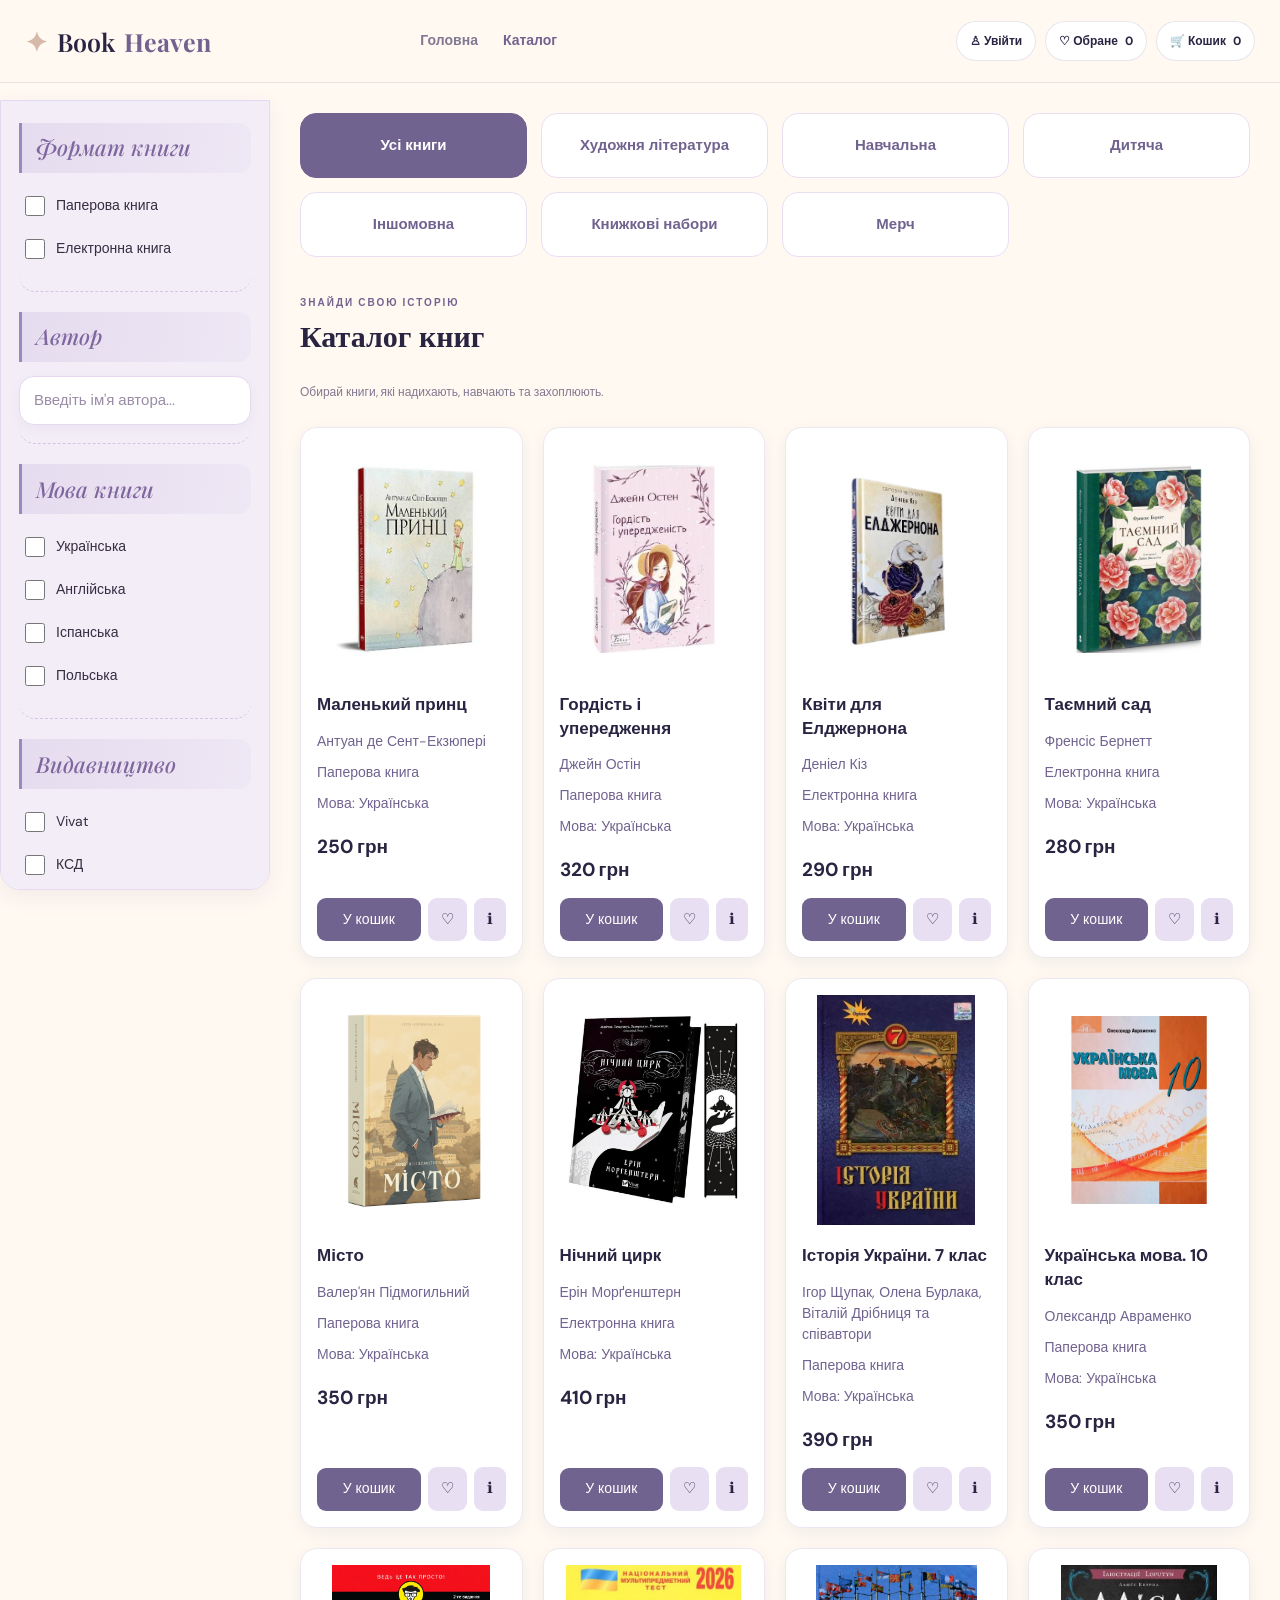
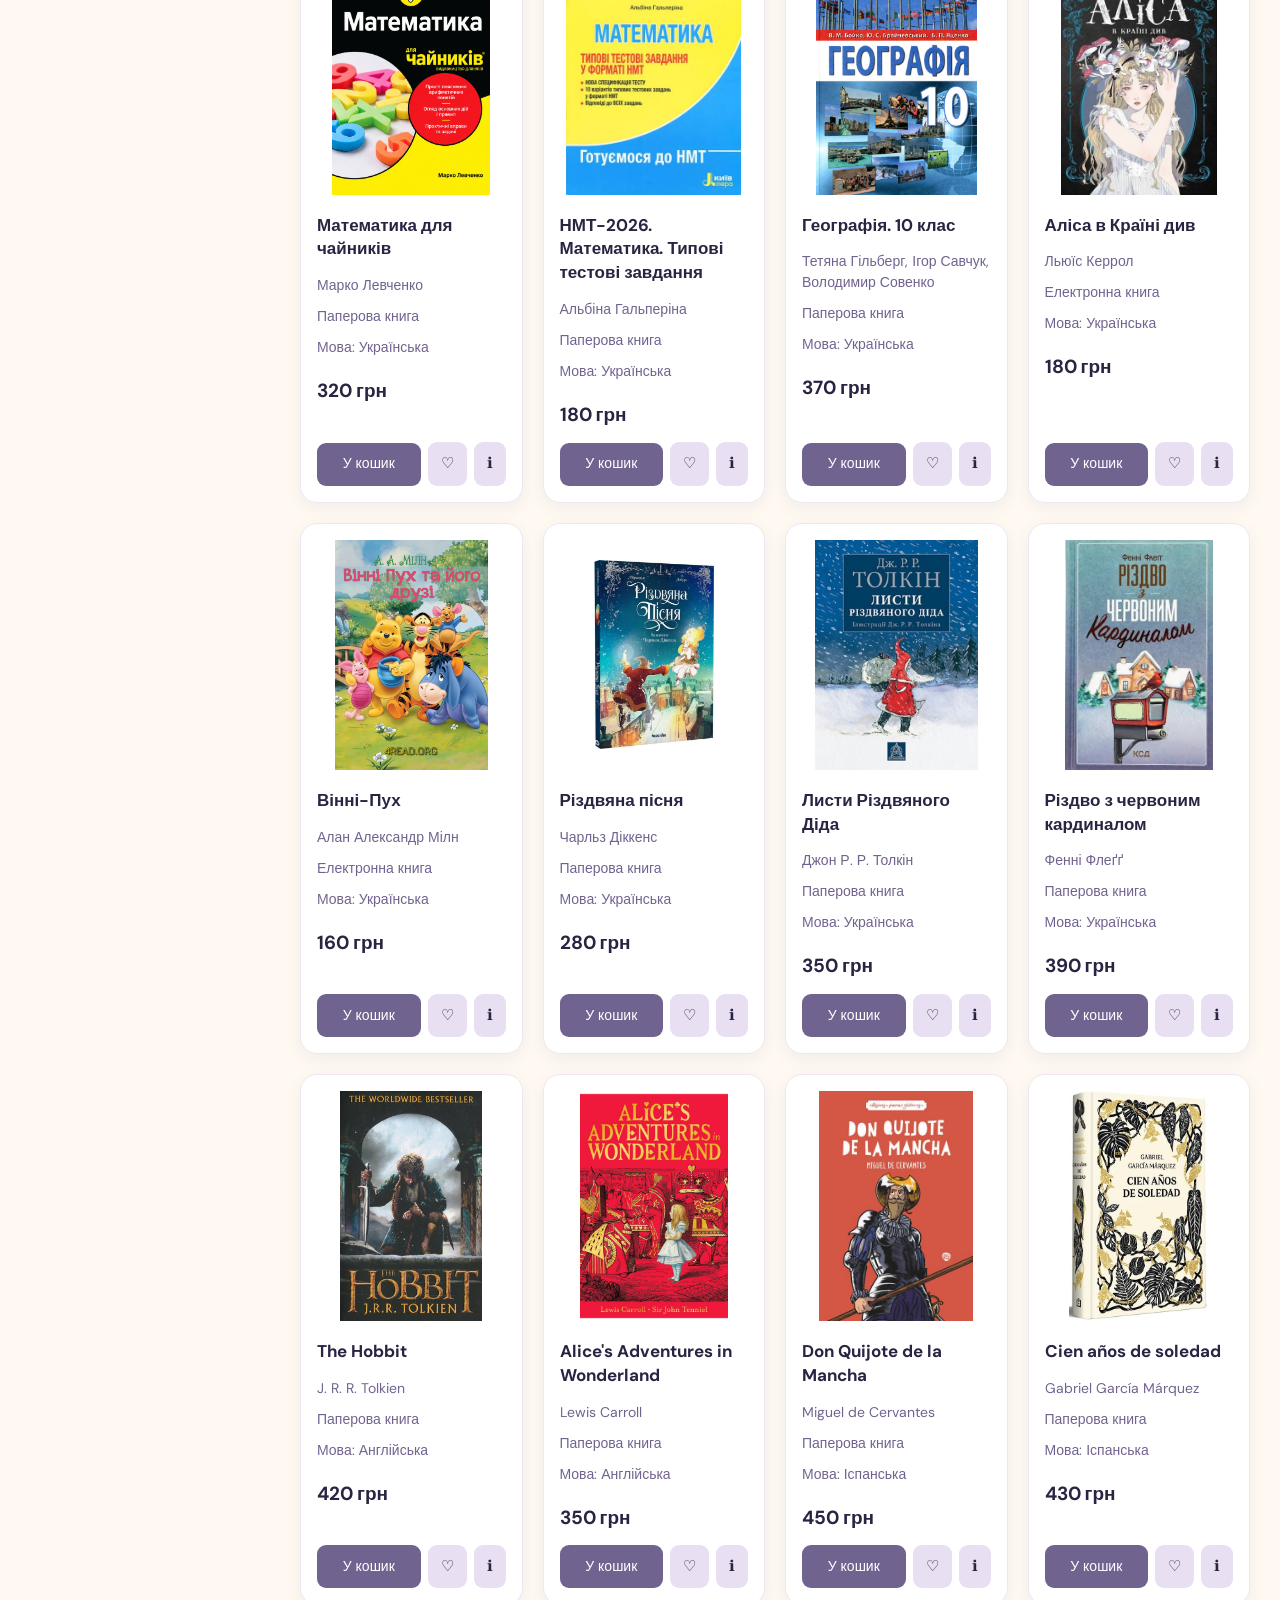
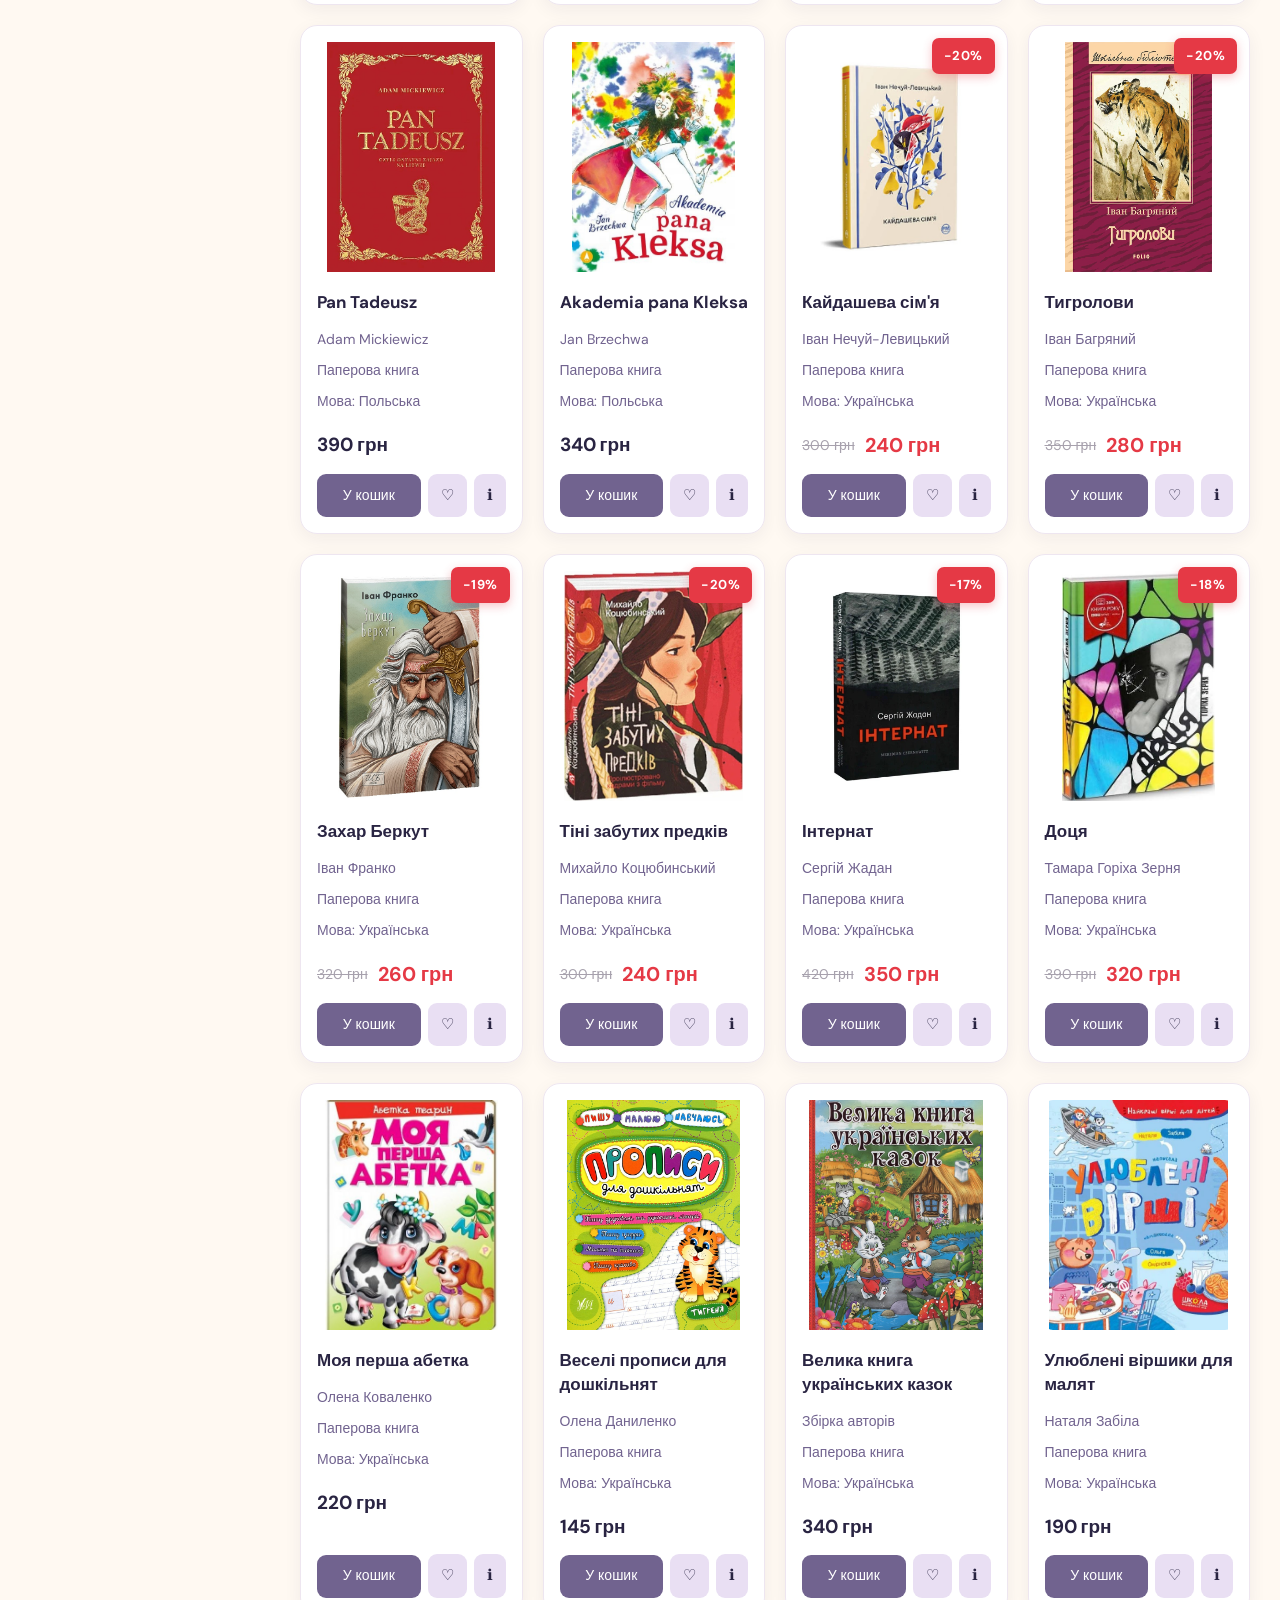
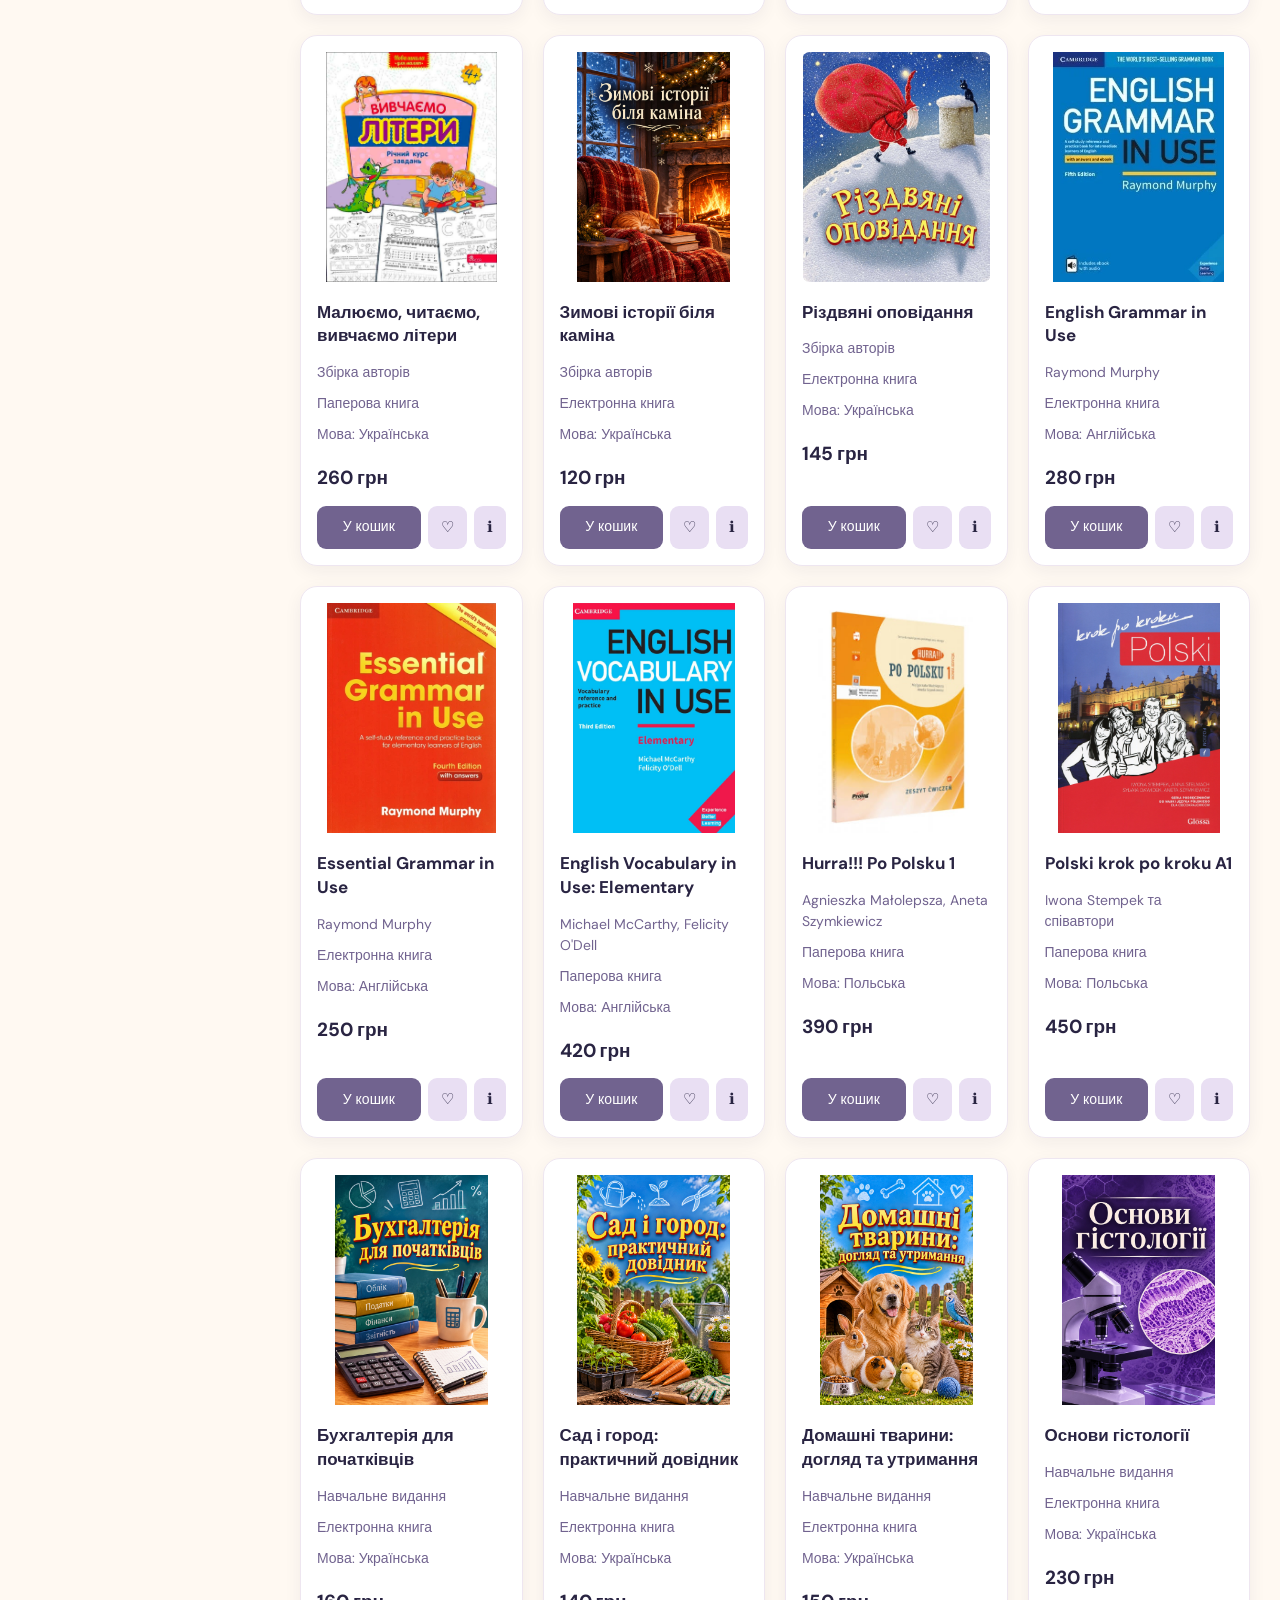
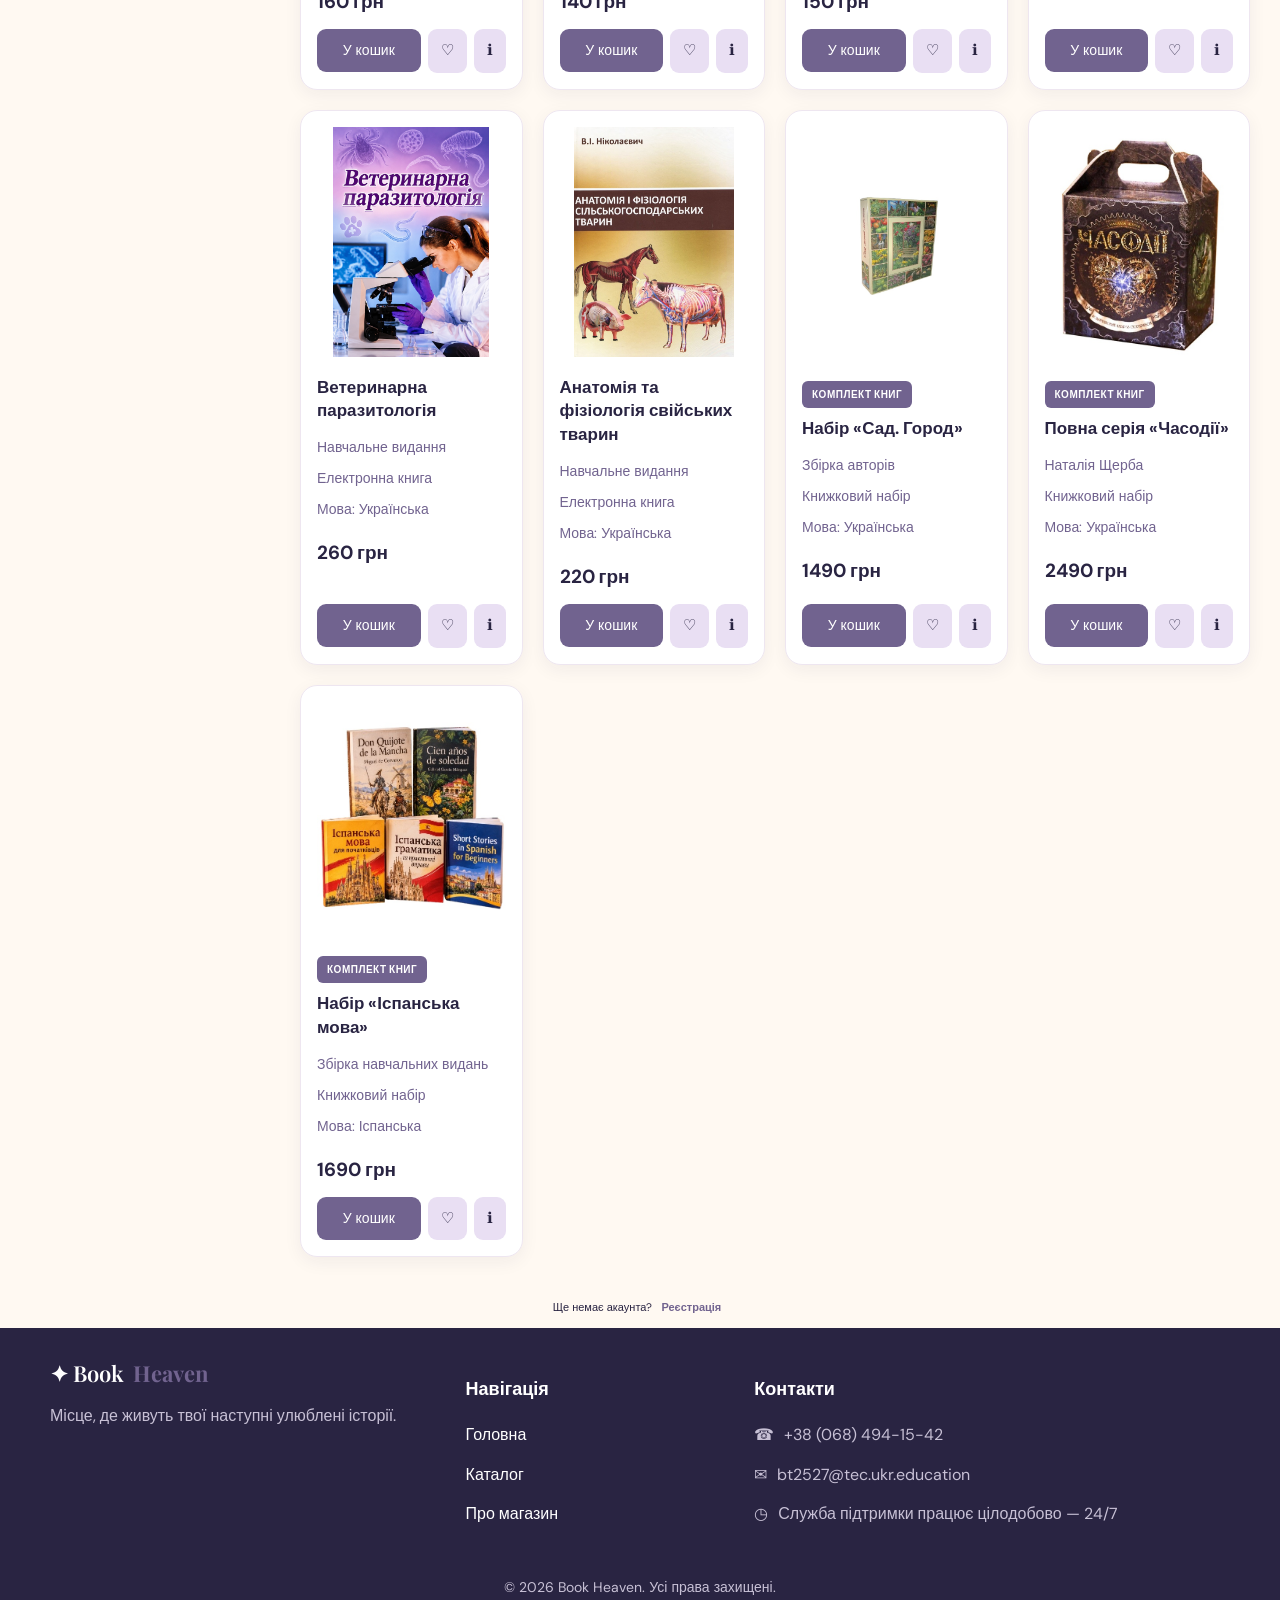
==== catalog.html @ 3301748d "Add files via upload" ====
<!DOCTYPE html>
<html lang="uk">
<head>
    <meta charset="UTF-8">
    <meta name="viewport" content="width=device-width, initial-scale=1.0">
    <title>Каталог — Book Heaven</title>
    <link rel="stylesheet" href="css/style.css">
</head>

<body>

    <header class="site-header">
        <div class="header-inner">

            <a href="index.html" class="logo">
                <span class="logo-mark">✦</span>
                Book <b>Heaven</b>
            </a>

            <nav class="main-nav">
                <a href="index.html">Головна</a>
                <a href="catalog.html" class="active">Каталог</a>
            </nav>

            <div class="header-actions">

                <button class="header-action" id="user-button" onclick="openLogin()">
                    ♙ Увійти
                </button>

                <a href="favorites.html" class="header-action">
                    ♡ Обране
                    <span id="favorites-count">0</span>
                </a>

                <button class="header-action" onclick="window.location.href='cart.html'">
                    🛒 Кошик
                    <span id="cart-count">0</span>
                </button>

            </div>

        </div>
    </header>


    <main class="catalog-layout">

        <aside class="filters">

            <section class="filter-section">
                <span class="filter-title">Формат книги</span>

                <label class="filter-option">
                    <input type="checkbox" class="format-filter" value="paper">
                    Паперова книга
                </label>

                <label class="filter-option">
                    <input type="checkbox" class="format-filter" value="ebook">
                    Електронна книга
                </label>
            </section>


            <section class="filter-section">
                <span class="filter-title">Автор</span>

                <input
                    type="text"
                    id="author-search"
                    class="filter-search"
                    placeholder="Введіть ім'я автора..."
                >
            </section>


            <section class="filter-section">
                <span class="filter-title">Мова книги</span>

                <label class="filter-option">
                    <input type="checkbox" class="language-filter" value="uk">
                    Українська
                </label>

                <label class="filter-option">
                    <input type="checkbox" class="language-filter" value="en">
                    Англійська
                </label>

                <label class="filter-option">
                    <input type="checkbox" class="language-filter" value="es">
                    Іспанська
                </label>

                <label class="filter-option">
                    <input type="checkbox" class="language-filter" value="pl">
                    Польська
                </label>
            </section>


            <section class="filter-section">
                <span class="filter-title">Видавництво</span>

                <label class="filter-option">
                    <input type="checkbox" class="publisher-filter" value="Vivat">
                    Vivat
                </label>

                <label class="filter-option">
                    <input type="checkbox" class="publisher-filter" value="КСД">
                    КСД
                </label>

                <label class="filter-option">
                    <input type="checkbox" class="publisher-filter" value="Ранок">
                    Ранок
                </label>

                <label class="filter-option">
                    <input type="checkbox" class="publisher-filter" value="А-БА-БА-ГА-ЛА-МА-ГА">
                    А-БА-БА-ГА-ЛА-МА-ГА
                </label>

                <label class="filter-option">
                    <input type="checkbox" class="publisher-filter" value="Оріон">
                    Оріон
                </label>

                <label class="filter-option">
                    <input type="checkbox" class="publisher-filter" value="Грамота">
                    Грамота
                </label>

                <label class="filter-option">
                    <input type="checkbox" class="publisher-filter" value="Літера ЛТД">
                    Літера ЛТД
                </label>
            </section>


            <section class="filter-section">
                <span class="filter-title">Ціна</span>

                <div class="price-fields">
                    <input
                        type="number"
                        id="price-min"
                        class="price-input"
                        placeholder="Від"
                        min="0"
                    >

                    <span class="price-arrow">—</span>

                    <input
                        type="number"
                        id="price-max"
                        class="price-input"
                        placeholder="До"
                        min="0"
                    >
                </div>

                <div class="price-caption">
                    Вкажіть бажаний діапазон цін
                </div>
            </section>


            <!-- КНОПКА СКИДАННЯ ФІЛЬТРІВ -->
            <button type="button" id="reset-filters" class="reset-filters-button">
                ↻ Скинути фільтри
            </button>

        </aside>


        <section class="catalog-main">

            <!-- КАТЕГОРІЇ КАТАЛОГУ -->
            <div class="category-tabs">

                <button class="category-tab active" data-category="all">
                    Усі книги
                </button>

                <button class="category-tab" data-category="fiction">
                    Художня література
                </button>

                <button class="category-tab" data-category="education">
                    Навчальна
                </button>

                <button class="category-tab" data-category="children">
                    Дитяча
                </button>

                <button class="category-tab" data-category="foreign">
                    Іншомовна
                </button>

                <button class="category-tab" data-category="sets">
                    Книжкові набори
                </button>

                <button class="category-tab" data-category="merch">
                    Мерч
                </button>

            </div>


            <div class="section-heading" style="text-align:left; margin-bottom:25px;">
                <span class="eyebrow">ЗНАЙДИ СВОЮ ІСТОРІЮ</span>
                <h1 class="catalog-heading">Каталог книг</h1>
                <p>Обирай книги, які надихають, навчають та захоплюють.</p>
            </div>


            <div id="catalog-books" class="catalog-results"></div>

        </section>

    </main>


    


            <form id="register-form" onsubmit="registerUser(event)" hidden>

                <label for="register-name">Ім'я</label>
                <input id="register-name" type="text" required>

                <label for="register-email">Електронна пошта</label>
                <input id="register-email" type="email" required>

                <label for="register-password">Пароль</label>
                <input id="register-password" type="password" required>

                <button type="submit" class="primary-button">
                    Зареєструватися
                </button>

            </form>

            <p class="form-switch">
                Ще немає акаунта?
                <button type="button" onclick="showRegister()">Реєстрація</button>
            </p>

        </div>
    </div>


    <div id="site-footer"></div>


    <!-- ПІДКЛЮЧЕННЯ СКРИПТІВ -->
    <script src="js/script.js"></script>
    <script src="js/product.js"></script>
    <script src="js/catalog.js"></script>
    <script src="js/footer.js"></script>

</body>
</html>
---- css/style.css ----
@import url('https://fonts.googleapis.com/css2?family=DM+Sans:wght@400;500;600;700&family=Playfair+Display:wght@500;600;700&display=swap');

:root {
    --pearl: #FFF9F2;
    --mist: #E9DFF3;
    --lilac: #B7A9D5;
    --lavender: #71638F;
    --night: #292442;
    --stardust: #D6B9A8;
    --white: #fff;
    --muted: #817991;
    --line: rgba(113,99,143,.16);
    --shadow: 0 16px 45px rgba(41,36,66,.09);
}

* { box-sizing: border-box; }

html {
    scroll-behavior: smooth;
    scroll-padding-top: 105px;
}

body {
    margin: 0;
    background: var(--pearl);
    color: var(--night);
    font-family: 'DM Sans', Arial, sans-serif;
    line-height: 1.55;
}

a { color: inherit; text-decoration: none; }
button, input { font: inherit; }
button { cursor: pointer; }

.site-header {
    position: sticky;
    top: 0;
    z-index: 30;
    background: rgba(255,249,242,.96);
    backdrop-filter: blur(15px);
    border-bottom: 1px solid var(--line);
}

.header-inner {
    max-width: 1240px;
    min-height: 82px;
    margin: auto;
    padding: 12px 30px;
    display: flex;
    align-items: center;
    gap: 32px;
}

.logo {
    display: inline-flex;
    align-items: center;
    gap: 9px;
    white-space: nowrap;
    font: 600 25px 'Playfair Display', Georgia, serif;
}

.logo b { color: var(--lavender); }
.logo-mark { color: var(--stardust); font-size: 27px; }

.main-nav {
    display: flex;
    align-items: center;
    gap: 34px;
    margin: 0 auto;
}

.nav-link, .main-nav a {
    font-size: 14px;
    font-weight: 600;
    color: var(--muted);
}

.main-nav a:hover, .main-nav .active {
    color: var(--lavender);
}

.header-actions {
    display: flex;
    align-items: center;
    justify-content: flex-end;
    gap: 9px;
}

.header-action {
    display: inline-flex;
    align-items: center;
    gap: 7px;
    padding: 10px 13px;
    border: 1px solid var(--line);
    border-radius: 999px;
    background: #fff;
    color: var(--night);
    font-size: 12px;
    font-weight: 700;
    white-space: nowrap;
    transition: .2s;
}

.header-action:hover {
    background: var(--mist);
    border-color: var(--lilac);
    transform: translateY(-1px);
}

.hero {
    max-width: 1240px;
    min-height: 445px;
    margin: 30px auto 28px;
    padding: 55px 70px;
    border-radius: 30px;
    background: linear-gradient(115deg,#E9DFF3 0%,#F2EAF2 54%,#F8EDE4 100%);
    display: grid;
    grid-template-columns: 1.05fr .95fr;
    align-items: center;
    overflow: hidden;
}

.hero-copy { max-width: 590px; position: relative; z-index: 2; }
.eyebrow { color: var(--lavender); font-size: 10px; font-weight: 700; letter-spacing: 2px; }

.hero h1 {
    margin: 14px 0 16px;
    font: 600 clamp(39px,4.6vw,59px)/1.1 'Playfair Display',Georgia,serif;
}

.hero h1 span, .section-heading h2 span,
.section-title-row h2 span, .about-content h2 span {
    color: var(--lavender);
    font-style: italic;
}

.hero-copy > p { max-width: 490px; color: #625B75; font-size: 14px; }

.hero-buttons { display: flex; align-items: center; gap: 12px; flex-wrap: wrap; }

.primary-button {
    display: inline-flex;
    align-items: center;
    justify-content: center;
    padding: 13px 22px;
    border: 0;
    border-radius: 999px;
    background: var(--night);
    color: #fff;
    font-size: 12px;
    font-weight: 700;
    transition: .2s;
}

.primary-button:hover { background: var(--lavender); transform: translateY(-2px); }

.secondary-button {
    padding: 12px 19px;
    border: 1px solid rgba(113,99,143,.3);
    border-radius: 999px;
    font-size: 12px;
    font-weight: 700;
}

.hero-note { margin-top: 25px; color: #827992; font-size: 10px; }

.hero-art { height: 320px; position: relative; display: grid; place-items: center; }
.hero-glow { position: absolute; width: 300px; height: 300px; border-radius: 50%; background: rgba(255,255,255,.48); }
.hero-orbit { position: absolute; width: 365px; height: 245px; border: 1px solid rgba(113,99,143,.2); border-radius: 50%; transform: rotate(-23deg); }

.hero-book {
    position: absolute;
    bottom: 45px;
    width: 145px;
    height: 220px;
    border-radius: 5px 12px 12px 5px;
    box-shadow: 12px 15px 24px rgba(41,36,66,.2);
    display: flex;
    flex-direction: column;
    align-items: center;
    justify-content: center;
    text-align: center;
    letter-spacing: 2px;
}

.book-one { left: calc(50% + 30px); bottom: 56px; background: #D6B9A8; color: #704E50; transform: rotate(12deg); }
.book-two { left: calc(50% - 48px); bottom: 45px; background: #8C7EA9; color: #fff; transform: rotate(5deg); }
.book-three { left: calc(50% - 122px); background: #292442; color: #F8EDE4; border-right: 8px solid #51466F; transform: rotate(-5deg); }
.hero-book span { font: 600 19px/1.35 'Playfair Display',Georgia,serif; }
.hero-book strong { font: 600 23px/1.15 'Playfair Display',Georgia,serif; }
.hero-book small { margin-top: 14px; font-size: 8px; }
.cover-flower { font-size: 28px; color: var(--stardust); margin-bottom: 12px; }
.floating-star { position: absolute; color: #fff; font-size: 30px; z-index: 2; }
.star-a { top: 20px; right: 35px; }
.star-b { bottom: 20px; left: 30px; color: var(--stardust); }

.quick-categories {
    max-width: 1240px;
    margin: 0 auto;
    padding: 0 30px;
    display: grid;
    grid-template-columns: repeat(4,minmax(0,1fr));
    gap: 14px;
}

.category-card {
    min-height: 88px;
    padding: 15px 14px;
    display: flex;
    align-items: center;
    gap: 11px;
    border: 1px solid var(--line);
    border-radius: 17px;
    background: #fff;
    transition: .2s;
}

.category-card:hover { transform: translateY(-3px); box-shadow: var(--shadow); }

.category-symbol {
    width: 42px;
    height: 42px;
    flex: 0 0 42px;
    display: grid;
    place-items: center;
    border-radius: 13px;
    background: var(--mist);
    color: var(--lavender);
    font-size: 21px;
}

.category-sale .category-symbol { background: #F4E8E1; color: #A87969; }
.category-new .category-symbol { background: #F1E7EE; color: #9A718D; }
.category-ebook .category-symbol { background: #E6ECE8; color: #6E8878; }
.category-copy { min-width: 0; }
.category-card b { display: block; font-size: 12px; }
.category-card small { display: block; margin-top: 2px; color: var(--muted); font-size: 10px; }
.category-arrow { margin-left: auto; color: var(--lavender); font-size: 17px; }

.search-section, .books-section, .feature-section, .about-section {
    max-width: 1240px;
    margin: 0 auto;
    padding: 78px 30px 0;
    scroll-margin-top: 100px;
}

.section-heading { text-align: center; }

.section-heading h2, .section-title-row h2, .about-content h2 {
    margin: 8px 0 7px;
    font: 600 35px/1.2 'Playfair Display',Georgia,serif;
}

.section-heading p { color: var(--muted); font-size: 12px; }

.search-box {
    max-width: 670px;
    margin: 23px auto 0;
    padding: 7px 8px 7px 17px;
    display: flex;
    align-items: center;
    gap: 12px;
    border: 1px solid var(--line);
    border-radius: 999px;
    background: #fff;
    box-shadow: 0 8px 25px rgba(41,36,66,.05);
}

.search-icon { color: var(--lavender); font-size: 27px; }
.search-box input { min-width: 0; flex: 1; border: 0; outline: 0; background: transparent; font-size: 12px; }
.search-box button { padding: 11px 20px; border: 0; border-radius: 999px; background: var(--lavender); color: #fff; font-size: 11px; font-weight: 700; }
.search-results:not(:empty) { margin-top: 27px; }

.feature-section { padding-top: 62px; }

.feature-banner {
    min-height: 220px;
    padding: 38px 50px;
    display: flex;
    align-items: center;
    justify-content: space-between;
    gap: 20px;
    border-radius: 25px;
    background: linear-gradient(110deg,#292442,#51466F);
    color: #fff;
    overflow: hidden;
}

.feature-copy .eyebrow { color: #D6B9A8; }
.feature-banner h2 { font: 600 32px/1.15 'Playfair Display',Georgia,serif; }
.feature-banner p { max-width: 490px; color: #D9D3E4; font-size: 12px; }
.feature-link { color: #E9DFF3; font-size: 11px; font-weight: 700; }

.feature-art { width: 210px; height: 160px; position: relative; flex: 0 0 210px; }
.feature-moon { position: absolute; top: -8px; right: 27px; color: #D6B9A8; font-size: 75px; }
.feature-spark { position: absolute; top: 15px; left: 12px; color: #E9DFF3; font-size: 30px; }
.feature-book-shape {
    position: absolute;
    bottom: 3px;
    left: 25px;
    width: 145px;
    height: 95px;
    border-radius: 8px 8px 15px 15px;
    background: linear-gradient(135deg,#E9DFF3,#B7A9D5);
    transform: skewY(-9deg);
}

.books-section { padding-top: 73px; }
.section-title-row { display: flex; align-items: end; justify-content: space-between; gap: 20px; margin-bottom: 23px; }
.section-note, .text-link { color: var(--muted); font-size: 11px; }

.seasonal-panel {
    min-height: 125px;
    padding: 22px 26px;
    display: flex;
    align-items: center;
    gap: 18px;
    border: 1px dashed #C9BDD9;
    border-radius: 18px;
    background: rgba(233,223,243,.35);
}

.seasonal-icon {
    width: 54px;
    height: 54px;
    flex: 0 0 54px;
    display: grid;
    place-items: center;
    border-radius: 17px;
    background: #fff;
    color: var(--lavender);
    font-size: 27px;
}

.seasonal-panel h3 { margin: 0 0 4px; font: 600 18px 'Playfair Display',Georgia,serif; }
.seasonal-panel p { max-width: 680px; margin: 0; color: var(--muted); font-size: 11px; }
.seasonal-panel .text-link { margin-left: auto; white-space: nowrap; }

.book-grid { display: grid; grid-template-columns: repeat(3,minmax(0,1fr)); gap: 20px; }

.book-card {
    position: relative;
    overflow: hidden;
    border: 1px solid var(--line);
    border-radius: 18px;
    background: #fff;
    transition: .2s;
}

.book-card > .sale-badge {
    position: absolute;
    top: 12px;
    right: 12px;
    left: auto;
    z-index: 10;
    display: inline-block;
    width: auto;
    padding: 8px 13px;
    background: #e53945;
    color: #ffffff;
    border: none;
    border-radius: 6px;
    font-family: 'DM Sans', Arial, sans-serif;
    font-size: 12px;
    font-weight: 700;
    letter-spacing: 1px;
    box-shadow: 0 3px 10px rgba(229, 57, 69, 0.3);
}

.book-card:hover { transform: translateY(-4px); box-shadow: var(--shadow); }

.book-cover {
    height: 225px;
    display: grid;
    place-items: center;
    overflow: hidden;
    background: linear-gradient(140deg,#E9DFF3,#F7EDE5);
}

.book-cover img { width: 100%; height: 100%; object-fit: contain; }

.book-cover.no-image:after {
    content: "✦ BOOK HEAVEN ✦";
    color: var(--lavender);
    font: 600 16px 'Playfair Display',Georgia,serif;
    letter-spacing: 2px;
}

.book-info { padding: 16px; }
.book-info h3 { min-height: 42px; margin: 0 0 4px; font: 600 16px/1.25 'Playfair Display',Georgia,serif; }
.book-info p { min-height: 18px; margin: 0 0 9px; color: var(--muted); font-size: 11px; }
.book-info > strong { color: var(--lavender); font-size: 14px; }
.book-actions { display: flex; flex-wrap: wrap; gap: 7px; margin-top: 13px; }
.book-actions button { padding: 8px 10px; border: 1px solid var(--line); border-radius: 999px; background: #fff; font-size: 10px; font-weight: 700; }
.book-actions button:first-child { border-color: var(--night); background: var(--night); color: #fff; }

.ebooks-section { padding-bottom: 70px; }

.about-section {
    padding-top: 15px;
    padding-bottom: 82px;
    display: grid;
    grid-template-columns: 130px 1fr;
    align-items: center;
    gap: 30px;
}

.about-mark {
    width: 110px;
    height: 110px;
    display: grid;
    place-items: center;
    border-radius: 35px;
    background: linear-gradient(145deg,#E9DFF3,#F4E8E1);
    color: var(--lavender);
    font-size: 55px;
}

.about-content h2 { margin: 8px 0 13px; }
.about-content p { max-width: 850px; color: #6F687D; font-size: 12px; }

.site-footer { background: var(--night); color: #fff; }

.footer-inner {
    max-width: 1240px;
    margin: auto;
    padding: 30px;
    display: flex;
    align-items: center;
    justify-content: space-between;
    gap: 22px;
}

.footer-logo { font-size: 22px; }
.footer-inner p, .footer-links a, .copyright { color: #C7C0D5; font-size: 10px; }
.footer-links { display: flex; gap: 20px; }

.modal {
    display: none;
    position: fixed;
    inset: 0;
    z-index: 60;
    padding: 20px;
    align-items: center;
    justify-content: center;
    background: rgba(27,23,43,.56);
    backdrop-filter: blur(5px);
}

.modal.open { display: flex; }

.modal-content {
    position: relative;
    width: min(560px,100%);
    max-height: 88vh;
    overflow-y: auto;
    padding: 34px;
    border-radius: 22px;
    background: var(--pearl);
}

.modal-content h2 { font: 600 30px 'Playfair Display',Georgia,serif; }

.close-button {
    position: absolute;
    top: 15px;
    right: 17px;
    width: 34px;
    height: 34px;
    border: 0;
    border-radius: 50%;
    background: var(--mist);
    color: var(--night);
    font-size: 23px;
}

.cart-item {
    display: grid;
    grid-template-columns: 55px 1fr auto;
    align-items: center;
    gap: 13px;
    padding: 12px 0;
    border-bottom: 1px solid var(--line);
}

.cart-item img { width: 55px; height: 66px; object-fit: contain; background: var(--mist); }
.cart-item h3 { margin: 0; font: 600 14px 'Playfair Display',Georgia,serif; }
.cart-item p { color: var(--lavender); font-size: 12px; }
.cart-item button { border: 0; background: transparent; color: #A16F72; font-size: 11px; }

.cart-summary { display: flex; justify-content: space-between; padding: 18px 0; }
.cart-summary strong { color: var(--lavender); font-size: 18px; }
.full-button { width: 100%; }
.demo-note { color: var(--muted); font-size: 10px; }

#book-details { text-align: center; }
#book-details img { width: 150px; height: 190px; object-fit: contain; }
#book-details strong { display: block; margin-bottom: 18px; color: var(--lavender); }

.auth-content label { display: block; margin: 13px 0 5px; color: var(--muted); font-size: 11px; font-weight: 700; }
.auth-content input { width: 100%; padding: 12px 14px; border: 1px solid var(--line); border-radius: 10px; outline: none; background: #fff; }
.auth-content form .primary-button { margin-top: 18px; }
.form-switch { text-align: center; font-size: 11px; }
.form-switch button { border: 0; background: none; color: var(--lavender); font-weight: 700; }
[hidden] { display: none !important; }

@media(max-width:900px) {
    .header-inner { flex-wrap: wrap; gap: 12px; }
    .main-nav { order: 3; width: 100%; justify-content: center; margin: 0; }
    .header-actions { margin-left: auto; }
    .hero { margin: 20px 16px; padding: 40px 30px; }
    .quick-categories { grid-template-columns: repeat(2,1fr); padding: 0 16px; }
    .search-section,.books-section,.feature-section,.about-section { padding-left: 16px; padding-right: 16px; }
    .book-grid { grid-template-columns: repeat(2,minmax(0,1fr)); }
}

@media(max-width:600px) {
    .header-inner { padding: 12px 14px; }
    .logo { font-size: 21px; }
    .header-actions { width: 100%; justify-content: center; gap: 5px; }
    .header-action { padding: 8px 9px; font-size: 10px; }
    .hero { grid-template-columns: 1fr; padding: 32px 23px 10px; }
    .hero h1 { font-size: 40px; }
    .hero-art { height: 255px; transform: scale(.88); }
    .quick-categories { gap: 9px; }
    .category-card { padding: 11px 8px; gap: 7px; }
    .category-symbol { width: 34px; height: 34px; flex-basis: 34px; }
    .category-card b { font-size: 10px; }
    .category-card small { font-size: 9px; }
    .section-heading h2,.section-title-row h2,.about-content h2 { font-size: 28px; }
    .section-title-row { align-items: start; flex-direction: column; }
    .book-grid { gap: 11px; }
    .book-cover { height: 165px; }
    .book-info { padding: 11px; }
    .book-info h3 { font-size: 13px; }
    .feature-banner { padding: 27px 23px; }
    .feature-art { display: none; }
    .seasonal-panel { align-items: flex-start; flex-wrap: wrap; padding: 18px; }
    .about-section { grid-template-columns: 1fr; gap: 15px; padding-bottom: 55px; }
    .about-mark { width: 70px; height: 70px; font-size: 35px; }
    .footer-inner { flex-direction: column; text-align: center; }
    .footer-links { justify-content: center; }
    .modal-content { padding: 28px 20px; }
}

/* =====================================
   BOOK HEAVEN — ЄДИНИЙ СТИЛЬ КАТАЛОГУ
===================================== */

.catalog-header {
    min-height: 86px;
    padding: 0 max(30px, calc((100% - 1440px) / 2));
    box-sizing: border-box;
    display: flex;
    align-items: center;
    justify-content: space-between;
    gap: 30px;
    background: #FFF9F2;
    border-bottom: 1px solid #E9DFF3;
}

.catalog-logo {
    color: #292442;
    font-family: Georgia, serif;
    font-size: 30px;
    font-weight: normal;
    text-decoration: none;
    white-space: nowrap;
}

.catalog-logo:first-letter {
    color: #D6B9A8;
}

.catalog-nav {
    display: flex;
    align-items: center;
    justify-content: center;
    gap: 38px;
    flex: 1;
}

.catalog-nav a {
    color: #71638F;
    font-size: 16px;
    font-weight: 600;
    text-decoration: none;
    transition: .2s;
}

.catalog-nav a:hover,
.catalog-nav a.active {
    color: #292442;
}

.catalog-actions {
    display: flex;
    align-items: center;
    justify-content: flex-end;
    gap: 12px;
    margin-left: auto;
}

.catalog-actions .header-pill {
    display: flex;
    align-items: center;
    justify-content: center;
    gap: 9px;
    padding: 13px 18px;
    background: #FFFFFF;
    border: 1px solid #E9DFF3;
    border-radius: 30px;
    color: #292442;
    font-size: 14px;
    font-weight: 600;
    white-space: nowrap;
    cursor: pointer;
    transition: .2s;
}

.catalog-actions .header-pill:hover {
    background: #F3EDF8;
    transform: translateY(-2px);
}

.catalog-actions .header-pill span {
    display: inline-flex;
    align-items: center;
    justify-content: center;
    width: 21px;
    height: 21px;
    border-radius: 50%;
    background: #E9DFF3;
    color: #71638F;
    font-size: 12px;
}

/* Основне розташування */

.catalog-layout {
    display: grid;
    grid-template-columns: 270px minmax(0, 1fr);
    max-width: 1600px;
    margin: 0 auto;
    min-height: calc(100vh - 86px);
    background: #FFF9F2;
}

/* Бічна панель фільтрів */

.filters {
    background: #F0EAF6;
    padding: 20px 15px;
    border-right: 1px solid #E9DFF3;
}

.filter-section {
    padding: 20px 12px;
    border-bottom: 1px solid #DED4E9;
}

.filter-title {
    display: block;
    margin: -20px -12px 17px;
    padding: 15px 12px;
    background: #E5DCEF;
    color: #71638F;
    font-family: Georgia, serif;
    font-size: 22px;
    font-style: italic;
}

.filter-option {
    display: flex;
    align-items: center;
    gap: 11px;
    margin: 14px 0;
    color: #292442;
    font-size: 14px;
    cursor: pointer;
}

.filter-option input {
    width: 18px;
    height: 18px;
    accent-color: #71638F;
    cursor: pointer;
}

.filter-search,
.price-input {
    width: 100%;
    min-width: 0;
    padding: 13px;
    box-sizing: border-box;
    border: 1px solid #E9DFF3;
    border-radius: 9px;
    background: #FFFFFF;
    color: #292442;
    font-size: 14px;
    outline: none;
}

.filter-search:focus,
.price-input:focus {
    border-color: #B7A9D5;
    box-shadow: 0 0 0 3px rgba(183,169,213,.2);
}

.price-fields {
    display: flex;
    align-items: center;
    gap: 8px;
}

.price-arrow {
    color: #71638F;
}

.price-caption {
    margin-top: 9px;
    color: #71638F;
    font-size: 11px;
    text-align: center;
}

/* Основна частина каталогу */

.catalog-main {
    min-width: 0;
    padding: 30px;
    background: #FFF9F2;
}

.category-tabs {
    display: grid;
    grid-template-columns: repeat(4, minmax(0, 1fr));
    gap: 14px;
    margin-bottom: 32px;
}

.category-tab {
    min-height: 65px;
    padding: 12px;
    border: 1px solid #E9DFF3;
    border-radius: 16px;
    background: #FFFFFF;
    color: #71638F;
    font-size: 15px;
    font-weight: 600;
    cursor: pointer;
    transition: .2s;
}

.category-tab:hover {
    background: #F3EDF8;
    transform: translateY(-2px);
}

.category-tab.active {
    background: #71638F;
    border-color: #71638F;
    color: #FFFFFF;
}

.catalog-heading {
    margin: 0 0 23px;
    color: #292442;
    font-family: Georgia, serif;
    font-size: 30px;
}

/* Картки книг */

.catalog-results {
    display: grid;
    grid-template-columns: repeat(auto-fill, minmax(190px, 1fr));
    gap: 20px;
}

.catalog-book {
    position: relative;
    display: flex;
    flex-direction: column;
    min-width: 0;
    padding: 16px;
    border: 1px solid #EEE6F0;
    border-radius: 17px;
    background: #FFFFFF;
    box-shadow: 0 5px 18px rgba(41,36,66,.06);
    transition: .25s;
}

.catalog-book:hover {
    transform: translateY(-4px);
    box-shadow: 0 9px 24px rgba(41,36,66,.11);
}

.catalog-book img {
    display: block;
    width: 100%;
    height: 230px;
    margin: 0 auto 14px;
    object-fit: contain;
    border-radius: 8px;
}

.catalog-book h3 {
    margin: 5px 0 9px;
    color: #292442;
    font-size: 17px;
    line-height: 1.4;
}

.catalog-book p {
    margin: 5px 0;
    color: #71638F;
    font-size: 14px;
    line-height: 1.5;
}

.catalog-book .book-price {
    margin: 13px 0;
    color: #292442;
    font-size: 19px;
    font-weight: 700;
}

.catalog-book-buttons {
    display: flex;
    align-items: center;
    gap: 7px;
    margin-top: auto;
}

.catalog-book-buttons button {
    min-height: 43px;
    padding: 10px 13px;
    border: none;
    border-radius: 9px;
    background: #E9DFF3;
    color: #292442;
    font-size: 15px;
    cursor: pointer;
    transition: .2s;
}

.catalog-book-buttons button:hover {
    background: #D6C9E7;
}

.catalog-book-buttons .add-button {
    flex: 1;
    background: #71638F;
    color: #FFFFFF;
    font-size: 14px;
}

.catalog-book-buttons .add-button:hover {
    background: #292442;
}

.empty-catalog {
    grid-column: 1 / -1;
    padding: 35px;
    border-radius: 15px;
    background: #F0EAF6;
    color: #71638F;
    text-align: center;
    font-size: 17px;
}

/* Модальні вікна */

.catalog-modal {
    display: none;
    position: fixed;
    inset: 0;
    z-index: 1000;
    align-items: center;
    justify-content: center;
    padding: 20px;
    background: rgba(41,36,66,.55);
}

.catalog-modal.show {
    display: flex;
}

.catalog-modal-box {
    width: min(500px, 100%);
    max-height: 85vh;
    overflow-y: auto;
    padding: 28px;
    border-radius: 18px;
    background: #FFF9F2;
    color: #292442;
    box-shadow: 0 15px 50px rgba(41,36,66,.2);
}

.catalog-close {
    float: right;
    border: none;
    background: transparent;
    color: #71638F;
    font-size: 27px;
    cursor: pointer;
}

/* Адаптація під телефон */

@media (max-width: 1050px) {
    .catalog-header {
        flex-wrap: wrap;
        padding: 15px 22px;
    }

    .catalog-nav {
        flex: initial;
    }

    .catalog-layout {
        grid-template-columns: 230px minmax(0, 1fr);
    }

    .category-tabs {
        grid-template-columns: repeat(2, minmax(0, 1fr));
    }
}

@media (max-width: 650px) {
    .catalog-header {
        justify-content: center;
        gap: 15px;
    }

    .catalog-logo {
        font-size: 25px;
    }

    .catalog-nav {
        gap: 18px;
    }

    .catalog-actions {
        width: 100%;
        justify-content: center;
        flex-wrap: wrap;
    }

    .catalog-layout {
        display: block;
    }

    .filters {
        display: grid;
        grid-template-columns: repeat(2, minmax(0, 1fr));
    }

    .catalog-main {
        padding: 18px 12px;
    }

    .category-tabs {
        gap: 9px;
    }

    .category-tab {
        font-size: 13px;
    }

    .catalog-results {
        grid-template-columns: repeat(2, minmax(0, 1fr));
        gap: 12px;
    }

    .catalog-book {
        padding: 10px;
    }

    .catalog-book img {
        height: 170px;
    }
}

/* АКЦІЙНА ПЛАШКА В КАТАЛОЗІ */
.catalog-book > .sale-badge {
    position: absolute;
    top: 12px;
    right: 12px;
    left: auto;
    z-index: 10;
    display: inline-block;
    width: auto;
    padding: 8px 13px;
    border: none;
    border-radius: 6px;
    background: #e53945;
    color: #ffffff;
    font-family: 'DM Sans', Arial, sans-serif;
    font-size: 12px;
    font-weight: 700;
    letter-spacing: 1px;
    box-shadow: 0 3px 10px rgba(229, 57, 69, 0.3);
}
/* =====================================
   ОКРЕМА СТОРІНКА КОШИКА BOOK HEAVEN
===================================== */

.cart-page {
    max-width: 1200px;
    width: 90%;
    margin: 70px auto 100px;
    min-height: 500px;
}

.cart-page-heading {
    text-align: center;
    margin-bottom: 55px;
}

.cart-page-heading h1 {
    font-family: "Playfair Display", serif;
    font-size: 48px;
    color: #292442;
    margin: 12px 0;
}

.cart-page-heading h1 span,
.checkout-content h2 span,
.order-success h2 span {
    color: #8d78b5;
}

.cart-page-heading p {
    color: #71638F;
}

.cart-layout {
    display: grid;
    grid-template-columns: minmax(0, 1fr) 340px;
    gap: 35px;
    align-items: start;
}

.cart-products,
.cart-checkout {
    background: #fff;
    border: 1px solid #E9DFF3;
    border-radius: 20px;
    padding: 28px;
    box-shadow: 0 8px 30px rgba(41, 36, 66, 0.05);
}

.cart-section-heading {
    display: flex;
    justify-content: space-between;
    align-items: center;
    gap: 15px;
    margin-bottom: 25px;
}

.cart-section-heading h2,
.cart-checkout h2 {
    font-family: "Playfair Display", serif;
    color: #292442;
    font-size: 25px;
    margin: 0;
}

.cart-section-heading a {
    color: #8d78b5;
    text-decoration: none;
    font-size: 14px;
}

.cart-page-item {
    display: grid;
    grid-template-columns: 100px minmax(0, 1fr) auto;
    gap: 22px;
    align-items: center;
    padding: 22px 0;
    border-bottom: 1px solid #eee8f3;
}

.cart-product-image {
    width: 100px;
    height: 135px;
    background: #F5EFF9;
    border-radius: 10px;
    overflow: hidden;
}

.cart-product-image img {
    width: 100%;
    height: 100%;
    object-fit: cover;
}

.cart-product-info h3 {
    color: #292442;
    font-size: 17px;
    margin: 0 0 7px;
}

.cart-product-info p {
    color: #827991;
    font-size: 13px;
    margin: 0 0 12px;
}

.cart-product-price,
.cart-product-prices strong {
    color: #71638F;
    font-size: 16px;
}

.cart-product-prices {
    display: flex;
    gap: 10px;
    align-items: center;
    margin-bottom: 12px;
}

.cart-product-prices del {
    color: #aaa;
    font-size: 13px;
}

.cart-quantity {
    display: inline-flex;
    align-items: center;
    gap: 15px;
    border: 1px solid #E9DFF3;
    border-radius: 9px;
    padding: 4px 8px;
    margin-top: 10px;
}

.cart-quantity button {
    border: none;
    background: transparent;
    color: #71638F;
    font-size: 21px;
    cursor: pointer;
    width: 25px;
    height: 27px;
}

.cart-quantity button:hover {
    color: #292442;
}

.cart-quantity span {
    min-width: 15px;
    text-align: center;
    color: #292442;
}

.cart-product-end {
    display: flex;
    flex-direction: column;
    align-items: flex-end;
    gap: 18px;
}

.cart-subtotal {
    color: #292442;
    white-space: nowrap;
}

.cart-remove {
    border: none;
    background: transparent;
    color: #b36b78;
    cursor: pointer;
    font-size: 13px;
}

.cart-remove:hover {
    text-decoration: underline;
}

.cart-checkout {
    position: sticky;
    top: 25px;
}

.cart-checkout h2 {
    margin: 10px 0 25px;
}

.cart-total-row {
    display: flex;
    justify-content: space-between;
    gap: 15px;
    padding: 15px 0;
    color: #71638F;
    border-bottom: 1px solid #eee8f3;
}

.cart-total-row strong {
    color: #292442;
}

.cart-total-final {
    margin-bottom: 25px;
    border-bottom: none;
    font-size: 17px;
}

.cart-total-final strong {
    color: #8d78b5;
    font-size: 21px;
}

.cart-checkout .demo-note {
    color: #999;
    font-size: 12px;
    line-height: 1.5;
    text-align: center;
    margin-top: 15px;
}

.cart-checkout button:disabled {
    opacity: 0.5;
    cursor: not-allowed;
}

.cart-empty {
    text-align: center;
    padding: 55px 20px;
}

.cart-empty-icon {
    font-size: 55px;
    color: #B7A9D5;
    margin-bottom: 15px;
}

.cart-empty h3 {
    font-family: "Playfair Display", serif;
    color: #292442;
    font-size: 24px;
}

.cart-empty p {
    color: #827991;
    margin-bottom: 25px;
}

/* ФОРМА ОФОРМЛЕННЯ */

.checkout-content {
    max-width: 650px;
    width: 92%;
    max-height: 90vh;
    overflow-y: auto;
}

.checkout-content h2 {
    font-family: "Playfair Display", serif;
    color: #292442;
    font-size: 30px;
    margin: 10px 0;
}

.checkout-description {
    color: #827991;
    font-size: 14px;
    margin-bottom: 25px;
}

.checkout-form-grid {
    display: grid;
    grid-template-columns: 1fr 1fr;
    gap: 17px;
}

.checkout-field {
    display: flex;
    flex-direction: column;
    gap: 7px;
}

.checkout-field-full {
    grid-column: 1 / -1;
}

.checkout-field label {
    color: #51476b;
    font-size: 13px;
    font-weight: 600;
}

.checkout-field input,
.checkout-field textarea {
    width: 100%;
    box-sizing: border-box;
    border: 1px solid #ddd3e9;
    border-radius: 9px;
    padding: 12px;
    background: #fff;
    color: #292442;
    font-family: "DM Sans", sans-serif;
    outline: none;
}

.checkout-field input:focus,
.checkout-field textarea:focus {
    border-color: #9b88c0;
    box-shadow: 0 0 0 3px rgba(183, 169, 213, 0.15);
}

.checkout-field textarea {
    resize: vertical;
}

.checkout-content form > button {
    margin-top: 24px;
}

/* ПІДТВЕРДЖЕННЯ ЗАМОВЛЕННЯ */

.order-success {
    text-align: center;
    background: #fff;
    border: 1px solid #E9DFF3;
    border-radius: 22px;
    padding: 60px 25px;
    max-width: 650px;
    margin: 0 auto 70px;
    box-shadow: 0 8px 30px rgba(41, 36, 66, 0.05);
}

.order-success[hidden] {
    display: none;
}

.success-symbol {
    font-size: 55px;
    color: #9b88c0;
    margin-bottom: 15px;
}

.order-success h2 {
    font-family: "Playfair Display", serif;
    color: #292442;
    font-size: 32px;
}

.order-success p {
    color: #827991;
    line-height: 1.7;
    margin: 15px auto 25px;
    max-width: 430px;
}

/* ПОСИЛАННЯ НА КОШИК У ШАПЦІ */

.cart-page-link {
    text-decoration: none;
}

/* АДАПТАЦІЯ ДЛЯ ТЕЛЕФОНІВ */

@media (max-width: 800px) {
    .cart-layout {
        grid-template-columns: 1fr;
    }

    .cart-checkout {
        position: static;
    }
}

@media (max-width: 550px) {
    .cart-page {
        margin-top: 40px;
    }

    .cart-page-heading h1 {
        font-size: 36px;
    }

    .cart-products,
    .cart-checkout {
        padding: 18px;
    }

    .cart-page-item {
        grid-template-columns: 75px minmax(0, 1fr);
        gap: 13px;
    }

    .cart-product-image {
        width: 75px;
        height: 105px;
    }

    .cart-product-end {
        grid-column: 2;
        flex-direction: row;
        justify-content: space-between;
        align-items: center;
    }

    .cart-section-heading {
        align-items: flex-start;
        flex-direction: column;
    }

    .checkout-form-grid {
        grid-template-columns: 1fr;
    }

    .checkout-field-full {
        grid-column: auto;
    }
}

/* ==========================================
   ОКРЕМА СТОРІНКА КНИГИ — BOOK HEAVEN
========================================== */

.product-page {
    max-width: 1180px;
    width: calc(100% - 40px);
    margin: 45px auto 90px;
}

.product-breadcrumbs {
    display: flex;
    flex-wrap: wrap;
    gap: 9px;
    margin-bottom: 30px;
    color: #817991;
    font-size: 12px;
}

.product-breadcrumbs a {
    color: #71638F;
    font-weight: 600;
}

.product-breadcrumbs a:hover {
    color: #292442;
}

.product-loading {
    padding: 60px 20px;
    text-align: center;
    color: #71638F;
}

.product-main {
    display: grid;
    grid-template-columns: minmax(280px, 0.85fr) minmax(0, 1.15fr);
    gap: 55px;
    align-items: start;
    padding: 35px;
    border: 1px solid #E9DFF3;
    border-radius: 25px;
    background: #FFFFFF;
    box-shadow: 0 12px 35px rgba(41,36,66,.06);
}

.product-image {
    min-height: 440px;
    display: flex;
    align-items: center;
    justify-content: center;
    padding: 25px;
    border-radius: 20px;
    background: linear-gradient(145deg,#E9DFF3,#F8EDE4);
}

.product-image img {
    display: block;
    max-width: 100%;
    width: 100%;
    max-height: 430px;
    object-fit: contain;
    filter: drop-shadow(8px 12px 12px rgba(41,36,66,.17));
}

.product-information {
    min-width: 0;
}

.product-information h1 {
    margin: 12px 0;
    color: #292442;
    font: 600 clamp(30px,4vw,42px)/1.2 'Playfair Display',Georgia,serif;
}

.product-author {
    margin: 0 0 25px;
    color: #817991;
    font-size: 14px;
}

.product-author strong {
    color: #71638F;
}

.product-description {
    padding: 20px 0;
    border-top: 1px solid #EEE8F3;
    border-bottom: 1px solid #EEE8F3;
}

.product-description h2,
.product-characteristics h2 {
    margin: 0 0 12px;
    color: #292442;
    font: 600 21px 'Playfair Display',Georgia,serif;
}

.product-description p {
    margin: 0;
    color: #716B7D;
    font-size: 13px;
    line-height: 1.8;
}

.product-characteristics {
    padding: 23px 0;
}

.product-characteristics p {
    display: flex;
    flex-wrap: wrap;
    gap: 7px;
    margin: 11px 0;
    color: #716B7D;
    font-size: 13px;
}

.product-characteristics p strong {
    color: #292442;
}

.product-buy {
    display: flex;
    flex-wrap: wrap;
    align-items: center;
    gap: 18px;
    padding-top: 20px;
    border-top: 1px solid #EEE8F3;
}

.product-price {
    color: #71638F;
    font-size: 25px;
    font-weight: 700;
}

.product-prices {
    display: flex;
    align-items: center;
    gap: 12px;
}

.product-prices del {
    color: #AAA;
    font-size: 15px;
}

.product-prices strong {
    color: #E53945;
    font-size: 25px;
}

.product-sale-label {
    display: inline-block;
    margin-top: 5px;
    padding: 5px 10px;
    border-radius: 5px;
    background: #E53945;
    color: #FFFFFF;
    font-size: 10px;
    font-weight: 700;
    letter-spacing: 1px;
}

.product-add-button {
    min-height: 46px;
}

.product-not-found {
    padding: 60px 25px;
    border: 1px solid #E9DFF3;
    border-radius: 20px;
    background: #FFFFFF;
    text-align: center;
}

.product-not-found h2 {
    color: #292442;
    font: 600 28px 'Playfair Display',Georgia,serif;
}

.product-not-found p {
    margin-bottom: 25px;
    color: #817991;
}


/* ==========================================
   ВІДГУКИ
========================================== */

.product-reviews {
    margin-top: 65px;
}

.product-reviews > h2 {
    margin: 10px 0 25px;
    color: #292442;
    font: 600 34px 'Playfair Display',Georgia,serif;
}

.product-reviews > h2 span {
    color: #71638F;
    font-style: italic;
}

.empty-message {
    padding: 25px;
    border: 1px dashed #C9BDD9;
    border-radius: 15px;
    background: rgba(233,223,243,.35);
    color: #817991;
    text-align: center;
    font-size: 13px;
}

.review-card {
    margin-bottom: 15px;
    padding: 22px;
    border: 1px solid #E9DFF3;
    border-radius: 16px;
    background: #FFFFFF;
    box-shadow: 0 5px 18px rgba(41,36,66,.04);
}

.review-card-header {
    display: flex;
    flex-wrap: wrap;
    align-items: center;
    justify-content: space-between;
    gap: 10px;
}

.review-card-header strong {
    color: #292442;
    font-size: 14px;
}

.review-stars {
    color: #D6A85F;
    font-size: 17px;
    letter-spacing: 2px;
}

.review-card > p {
    margin: 13px 0;
    color: #716B7D;
    font-size: 13px;
    line-height: 1.7;
    overflow-wrap: anywhere;
}

.review-date {
    color: #A49BAE;
    font-size: 10px;
}


/* ==========================================
   ФОРМА ДОДАВАННЯ ВІДГУКУ
========================================== */

.review-form-wrapper {
    max-width: 680px;
    margin-top: 30px;
    padding: 30px;
    border: 1px solid #E9DFF3;
    border-radius: 20px;
    background: #FFFFFF;
    box-shadow: 0 8px 25px rgba(41,36,66,.05);
}

.review-form-wrapper h3 {
    margin: 0 0 20px;
    color: #292442;
    font: 600 23px 'Playfair Display',Georgia,serif;
}

.review-form-wrapper label {
    display: block;
    margin: 15px 0 7px;
    color: #51476B;
    font-size: 12px;
    font-weight: 700;
}

.review-form-wrapper input,
.review-form-wrapper select,
.review-form-wrapper textarea {
    display: block;
    width: 100%;
    padding: 13px 14px;
    border: 1px solid #DDD3E9;
    border-radius: 10px;
    outline: none;
    background: #FFF9F2;
    color: #292442;
    font-family: 'DM Sans',Arial,sans-serif;
    font-size: 13px;
}

.review-form-wrapper textarea {
    resize: vertical;
    min-height: 120px;
}

.review-form-wrapper input:focus,
.review-form-wrapper select:focus,
.review-form-wrapper textarea:focus {
    border-color: #9B88C0;
    box-shadow: 0 0 0 3px rgba(183,169,213,.17);
}

.review-form-wrapper button {
    margin-top: 20px;
}


/* ==========================================
   АДАПТАЦІЯ СТОРІНКИ КНИГИ
========================================== */

@media(max-width: 750px) {
    .product-page {
        width: calc(100% - 28px);
        margin-top: 25px;
    }

    .product-main {
        grid-template-columns: 1fr;
        gap: 25px;
        padding: 20px;
    }

    .product-image {
        min-height: 300px;
    }

    .product-image img {
        max-height: 330px;
    }

    .product-information h1 {
        font-size: 32px;
    }

    .product-reviews {
        margin-top: 45px;
    }

    .product-reviews > h2 {
        font-size: 28px;
    }

    .review-form-wrapper {
        padding: 20px;
    }
}

@media(max-width: 450px) {
    .product-buy {
        align-items: stretch;
        flex-direction: column;
    }

    .product-add-button {
        width: 100%;
    }

    .product-image {
        min-height: 250px;
    }

    .product-breadcrumbs {
        font-size: 10px;
    }
}

/* =====================================
   АКЦІЙНІ ЦІНИ В КАТАЛОЗІ
===================================== */

.catalog-book .book-prices {
    display: flex;
    align-items: center;
    flex-wrap: wrap;
    gap: 10px;
    margin: 13px 0;
}

.catalog-book .old-price {
    color: #A7A1AD;
    font-size: 14px;
    text-decoration: line-through;
    font-weight: 400;
}

.catalog-book .sale-price {
    color: #E53945;
    font-size: 20px;
    font-weight: 700;
}

/* Червона плашка зі знижкою */

.catalog-book > .sale-badge {
    position: absolute;
    top: 12px;
    right: 12px;
    left: auto;
    z-index: 20;
    display: inline-block;
    width: auto;
    padding: 8px 12px;
    border: none;
    border-radius: 7px;
    background: #E53945;
    color: #FFFFFF;
    font-family: 'DM Sans', Arial, sans-serif;
    font-size: 13px;
    font-weight: 700;
    letter-spacing: 0.5px;
    box-shadow: 0 3px 10px rgba(229, 57, 69, 0.3);
}
/* =====================================
   АКЦІЙНІ ЦІНИ НА ГОЛОВНІЙ СТОРІНЦІ
===================================== */

.book-card .book-prices {
    display: flex;
    align-items: center;
    flex-wrap: wrap;
    gap: 10px;
    margin: 10px 0;
}

.book-card .old-price {
    color: #A7A1AD;
    font-size: 13px;
    font-weight: 400;
    text-decoration: line-through;
}

.book-card .sale-price {
    color: #E53945;
    font-size: 18px;
    font-weight: 700;
}

/* Червона плашка зі знижкою */

.book-card > .sale-badge {
    position: absolute;
    top: 12px;
    right: 12px;
    left: auto;
    z-index: 20;
    display: inline-block;
    width: auto;
    padding: 8px 12px;
    border: none;
    border-radius: 7px;
    background: #E53945;
    color: #FFFFFF;
    font-size: 13px;
    font-weight: 700;
    letter-spacing: 0.5px;
    box-shadow: 0 3px 10px rgba(229, 57, 69, 0.3);
}

/* ОНОВЛЕНИЙ ПІДВАЛ САЙТУ */

.footer-inner {
    display: grid;
    grid-template-columns: 1.2fr 0.8fr 1.5fr;
    gap: 35px;
    align-items: start;
}

.footer-about p {
    margin-top: 12px;
    line-height: 1.6;
}

.footer-links,
.footer-contacts {
    display: flex;
    flex-direction: column;
    gap: 12px;
}

.footer-links h3,
.footer-contacts h3 {
    margin-bottom: 5px;
}

.footer-links a,
.footer-contacts a {
    color: inherit;
    text-decoration: none;
    transition: color 0.2s ease;
}

.footer-links a:hover,
.footer-contacts a:hover {
    color: #d9a7c7;
}

.footer-contacts p {
    display: flex;
    align-items: flex-start;
    gap: 10px;
    margin: 0;
    line-height: 1.6;
}

.footer-contacts p span {
    flex-shrink: 0;
}

.copyright {
    grid-column: 1 / -1;
    text-align: center;
    margin-top: 15px;
}

/* АДАПТАЦІЯ ДЛЯ ТЕЛЕФОНІВ */

@media (max-width: 700px) {
    .footer-inner {
        grid-template-columns: 1fr;
        gap: 25px;
    }

    .copyright {
        grid-column: 1;
    }
}

/* ==========================================
   ОКРЕМА СТОРІНКА АКАУНТА — BOOK HEAVEN
========================================== */

.account-page {
    max-width: 1180px;
    width: calc(100% - 40px);
    margin: 55px auto 80px;
}

.account-heading {
    text-align: center;
    max-width: 720px;
    margin: 0 auto 35px;
}

.account-heading h1 {
    margin: 12px 0;
    font: 600 clamp(30px, 4vw, 43px)/1.2 'Playfair Display', Georgia, serif;
}

.account-heading h1 span {
    color: var(--lavender);
    font-style: italic;
}

.account-heading p {
    color: var(--muted);
    font-size: 13px;
}

.account-card {
    display: grid;
    grid-template-columns: 0.85fr 1.15fr;
    min-height: 560px;
    overflow: hidden;
    border: 1px solid var(--line);
    border-radius: 26px;
    background: #fff;
    box-shadow: var(--shadow);
}

/* ДЕКОРАТИВНА ЛІВА ЧАСТИНА */

.account-decoration {
    position: relative;
    display: flex;
    flex-direction: column;
    justify-content: center;
    align-items: flex-start;
    padding: 45px;
    overflow: hidden;
    background: linear-gradient(145deg, #292442, #51466F);
    color: #fff;
}

.account-decoration::before,
.account-decoration::after {
    content: "";
    position: absolute;
    border: 1px solid rgba(255,255,255,.13);
    border-radius: 50%;
}

.account-decoration::before {
    width: 340px;
    height: 340px;
    top: -150px;
    right: -140px;
}

.account-decoration::after {
    width: 250px;
    height: 250px;
    bottom: -125px;
    left: -100px;
}

.account-decoration-stars {
    color: #D6B9A8;
    font-size: 23px;
    letter-spacing: 8px;
}

.account-decoration-book {
    width: 110px;
    height: 135px;
    margin: 35px 0;
    display: grid;
    place-items: center;
    border-radius: 7px 14px 14px 7px;
    border-right: 7px solid #D6B9A8;
    background: linear-gradient(145deg, #E9DFF3, #B7A9D5);
    color: #51466F;
    font: 600 50px 'Playfair Display', Georgia, serif;
    box-shadow: 12px 14px 25px rgba(0,0,0,.2);
    transform: rotate(-7deg);
}

.account-decoration h2 {
    margin: 0 0 14px;
    font: 600 34px/1.2 'Playfair Display', Georgia, serif;
}

.account-decoration p {
    max-width: 350px;
    color: #D9D3E4;
    font-size: 13px;
    line-height: 1.8;
}

.account-decoration-bottom {
    margin-top: 40px;
    color: #D6B9A8;
    font-size: 9px;
    letter-spacing: 2px;
}

/* ПРАВА ЧАСТИНА З ФОРМОЮ */

.account-form-side {
    display: flex;
    flex-direction: column;
    justify-content: center;
    padding: 48px 55px;
}

.account-form-side h2 {
    margin: 10px 0 5px;
    color: var(--night);
    font: 600 34px 'Playfair Display', Georgia, serif;
}

.account-subtitle {
    margin: 0 0 25px;
    color: var(--muted);
    font-size: 12px;
    line-height: 1.7;
}

.account-form-side label {
    display: block;
    margin: 15px 0 7px;
    color: #51476B;
    font-size: 11px;
    font-weight: 700;
}

.account-form-side input {
    display: block;
    width: 100%;
    min-width: 0;
    padding: 14px 15px;
    border: 1px solid #DDD3E9;
    border-radius: 10px;
    outline: none;
    background: #FFF9F2;
    color: var(--night);
    font-family: 'DM Sans', Arial, sans-serif;
    font-size: 12px;
    transition: .2s;
}

.account-form-side input:focus {
    border-color: var(--lavender);
    box-shadow: 0 0 0 3px rgba(183,169,213,.18);
}

.account-form-side input::placeholder {
    color: #A49BAE;
}

.account-form-side form .primary-button {
    margin-top: 25px;
    min-height: 47px;
}

.account-switch {
    margin-top: 22px;
    color: var(--muted);
    font-size: 11px;
    text-align: center;
}

.account-switch button {
    padding: 0;
    border: 0;
    background: transparent;
    color: var(--lavender);
    font-weight: 700;
    cursor: pointer;
}

.account-switch button:hover {
    text-decoration: underline;
}

.account-demo-note {
    margin-top: 28px;
    color: #A49BAE;
    font-size: 10px;
    line-height: 1.6;
    text-align: center;
}

/* ПРИВІТАННЯ ПІСЛЯ ВХОДУ */

.account-welcome {
    text-align: center;
}

.account-welcome-icon {
    width: 75px;
    height: 75px;
    margin: 0 auto 20px;
    display: grid;
    place-items: center;
    border-radius: 25px;
    background: var(--mist);
    color: var(--lavender);
    font-size: 38px;
}

.account-welcome h2 {
    margin: 12px 0;
}

.account-welcome h2 span {
    color: var(--lavender);
}

.account-welcome p {
    margin: 15px 0 25px;
    color: var(--muted);
    font-size: 12px;
    line-height: 1.8;
}

.account-logout {
    display: block;
    margin: 18px auto 0;
    padding: 10px 18px;
    border: 1px solid var(--line);
    border-radius: 999px;
    background: #fff;
    color: #A16F72;
    font-size: 11px;
    font-weight: 700;
    cursor: pointer;
}

.account-logout:hover {
    background: #F8EDE4;
}

.account-back {
    display: block;
    width: fit-content;
    margin: 28px auto 0;
    color: var(--lavender);
    font-size: 12px;
    font-weight: 700;
}

.account-back:hover {
    color: var(--night);
}

/* АДАПТАЦІЯ */

@media(max-width: 800px) {
    .account-card {
        grid-template-columns: 1fr;
    }

    .account-decoration {
        min-height: 300px;
        padding: 30px;
    }

    .account-decoration-book {
        width: 75px;
        height: 90px;
        margin: 20px 0;
        font-size: 35px;
    }

    .account-decoration h2 {
        font-size: 28px;
    }

    .account-decoration-bottom {
        margin-top: 20px;
    }

    .account-form-side {
        padding: 35px;
    }
}

@media(max-width: 550px) {
    .account-page {
        width: calc(100% - 24px);
        margin-top: 30px;
    }

    .account-heading h1 {
        font-size: 29px;
    }

    .account-heading p {
        font-size: 11px;
    }

    .account-decoration {
        min-height: 270px;
        padding: 25px;
    }

    .account-form-side {
        padding: 28px 22px;
    }

    .account-form-side h2 {
        font-size: 29px;
    }
}

/* =========================================
   СТОРІНКА ОБРАНОГО — BOOK HEAVEN
========================================= */

/* Основний блок сторінки */
.favorites-page-content {
    max-width: 1250px;
    margin: 0 auto;
    padding: 20px 30px 90px;
}

/* Заголовок секції */
.favorites-page-content .cart-section-heading {
    display: flex;
    align-items: center;
    justify-content: space-between;
    gap: 20px;
    margin-bottom: 35px;
}

.favorites-page-content .cart-section-heading h2 {
    color: var(--night);
    font-family: "Playfair Display", serif;
    font-size: 28px;
    margin: 0;
}

.favorites-page-content .cart-section-heading a {
    color: var(--lavender);
    text-decoration: none;
    font-weight: 600;
    transition: color .25s ease;
}

.favorites-page-content .cart-section-heading a:hover {
    color: var(--night);
}

/* Сітка книжок */
#favorites-page-items.book-grid {
    display: grid;
    grid-template-columns: repeat(auto-fill, minmax(220px, 1fr));
    gap: 28px;
    align-items: stretch;
}

/* Картка книжки */
#favorites-page-items .book-card {
    position: relative;
    display: flex;
    flex-direction: column;
    background: var(--white);
    border: 1px solid var(--line);
    border-radius: 18px;
    overflow: hidden;
    box-shadow: var(--shadow);
    transition: transform .3s ease, box-shadow .3s ease;
}

#favorites-page-items .book-card:hover {
    transform: translateY(-6px);
    box-shadow: 0 20px 45px rgba(41, 36, 66, .15);
}

/* Обкладинка */
#favorites-page-items .book-cover {
    position: relative;
    height: 280px;
    padding: 18px;
    display: flex;
    justify-content: center;
    align-items: center;
    background: var(--pearl);
}

#favorites-page-items .book-cover img {
    width: 100%;
    height: 100%;
    object-fit: contain;
    transition: transform .3s ease;
}

#favorites-page-items .book-card:hover .book-cover img {
    transform: scale(1.04);
}

/* Інформація про книжку */
#favorites-page-items .book-info {
    display: flex;
    flex-direction: column;
    flex: 1;
    padding: 20px;
    gap: 10px;
}

#favorites-page-items .book-info h3 {
    margin: 0;
    color: var(--night);
    font-family: "Playfair Display", serif;
    font-size: 19px;
    line-height: 1.35;
}

#favorites-page-items .book-info h3 a {
    color: inherit;
    text-decoration: none;
}

#favorites-page-items .book-info h3 a:hover {
    color: var(--lavender);
}

#favorites-page-items .book-info p {
    margin: 0;
    color: var(--muted);
    font-size: 14px;
}

/* Звичайна ціна */
#favorites-page-items .book-info > strong {
    color: var(--night);
    font-size: 19px;
}

/* Ціни акційних книжок */
#favorites-page-items .book-prices {
    display: flex;
    align-items: center;
    gap: 10px;
    flex-wrap: wrap;
}

#favorites-page-items .book-prices .old-price {
    color: #999;
    text-decoration: line-through;
    font-size: 14px;
}

#favorites-page-items .book-prices .sale-price {
    color: #D94343;
    font-size: 20px;
    font-weight: 700;
}

/* Червона плашка зі знижкою */
#favorites-page-items .sale-badge {
    position: absolute;
    z-index: 2;
    top: 13px;
    right: 13px;
    left: auto;
    background: #D94343;
    color: white;
    padding: 7px 12px;
    border-radius: 20px;
    font-size: 13px;
    font-weight: 700;
    box-shadow: 0 4px 12px rgba(217, 67, 67, .2);
}

/* Кнопки картки */
#favorites-page-items .book-actions {
    display: flex;
    flex-direction: column;
    gap: 9px;
    margin-top: auto;
    padding-top: 10px;
}

#favorites-page-items .book-actions button {
    width: 100%;
    min-height: 40px;
    padding: 10px 12px;
    border: 1px solid var(--line);
    border-radius: 10px;
    background: var(--mist);
    color: var(--night);
    font-family: inherit;
    font-size: 13px;
    font-weight: 600;
    cursor: pointer;
    transition: .25s ease;
}

#favorites-page-items .book-actions button:first-child {
    background: var(--lavender);
    border-color: var(--lavender);
    color: white;
}

#favorites-page-items .book-actions button:first-child:hover {
    background: var(--night);
    border-color: var(--night);
}

#favorites-page-items .book-actions button:nth-child(2):hover {
    background: #FBE5E5;
    border-color: #D94343;
    color: #C83232;
}

#favorites-page-items .book-actions button:last-child {
    background: transparent;
}

#favorites-page-items .book-actions button:last-child:hover {
    background: var(--pearl);
    border-color: var(--lilac);
}

/* Порожнє обране */
#favorites-page-items .favorites-empty {
    grid-column: 1 / -1;
    width: 100%;
    box-sizing: border-box;
    padding: 65px 25px;
    background: var(--white);
    border: 1px solid var(--line);
    border-radius: 20px;
    text-align: center;
    box-shadow: var(--shadow);
}

#favorites-page-items .favorites-empty .cart-empty-icon {
    color: var(--lilac);
    font-size: 55px;
    margin-bottom: 15px;
}

#favorites-page-items .favorites-empty h3 {
    color: var(--night);
    font-family: "Playfair Display", serif;
    font-size: 25px;
}

#favorites-page-items .favorites-empty p {
    color: var(--muted);
    margin-bottom: 25px;
}

/* Адаптація для телефонів */
@media (max-width: 768px) {

    .favorites-page-content {
        padding: 15px 18px 60px;
    }

    #favorites-page-items.book-grid {
        grid-template-columns: repeat(2, minmax(0, 1fr));
        gap: 15px;
    }

    #favorites-page-items .book-cover {
        height: 210px;
        padding: 12px;
    }

    #favorites-page-items .book-info {
        padding: 13px;
    }

    #favorites-page-items .book-info h3 {
        font-size: 16px;
    }

    #favorites-page-items .book-actions button {
        font-size: 12px;
        padding: 9px 5px;
    }

    .favorites-page-content .cart-section-heading h2 {
        font-size: 22px;
    }
}

@media (max-width: 420px) {

    #favorites-page-items.book-grid {
        grid-template-columns: 1fr;
    }

    #favorites-page-items .book-cover {
        height: 260px;
    }

    .favorites-page-content .cart-section-heading {
        align-items: flex-start;
        flex-direction: column;
    }
}
/* =========================================
   BOOK HEAVEN — ЄДИНА ШАПКА НА ВСІХ СТОРІНКАХ
========================================= */

.site-header,
.catalog-header {
    position: sticky;
    top: 0;
    z-index: 100;
    background: rgba(255, 249, 242, 0.97);
    backdrop-filter: blur(15px);
}

/* Основна шапка */

.header-inner {
    width: 100%;
    max-width: 1440px;
    min-height: 82px;
    margin: 0 auto;
    padding: 12px 25px;

    display: flex;
    align-items: center;
    justify-content: space-between;
    gap: 20px;
}

/* Навігація */

.main-nav {
    display: flex;
    align-items: center;
    justify-content: center;
    gap: 25px;
    margin: 0 auto;
}

/* Кнопки Увійти, Обране, Кошик */

.header-actions {
    display: flex !important;
    align-items: center;
    justify-content: flex-end;
    gap: 9px;

    flex-wrap: nowrap;
    flex-shrink: 0;
    margin-left: auto;
}

.header-action {
    display: inline-flex !important;
    align-items: center;
    justify-content: center;
    gap: 7px;

    flex-shrink: 0;
    white-space: nowrap;

    padding: 10px 13px;
    border: 1px solid var(--line);
    border-radius: 999px;

    background: #fff;
    color: var(--night);

    font-size: 12px;
    font-weight: 700;
    text-decoration: none;

    transition: .2s;
}

.header-action:hover {
    background: var(--mist);
    border-color: var(--lilac);
    transform: translateY(-1px);
}

/* Лічильники */

.header-action span {
    display: inline-flex;
    align-items: center;
    justify-content: center;
}

/* Шапка каталогу */

.catalog-actions {
    display: flex;
    align-items: center;
    justify-content: flex-end;
    gap: 9px;
    flex-wrap: nowrap;
    flex-shrink: 0;
}

.catalog-actions .header-pill {
    flex-shrink: 0;
    white-space: nowrap;
}

/* Планшети */

@media (max-width: 1050px) {
    .header-inner {
        flex-wrap: wrap;
        gap: 12px;
    }

    .main-nav {
        order: 3;
        width: 100%;
        justify-content: center;
        margin: 0;
    }

    .header-actions {
        margin-left: auto;
    }
}

/* Телефони */

@media (max-width: 600px) {
    .header-inner {
        justify-content: center;
        padding: 12px 10px;
        gap: 12px;
    }

    .logo {
        width: 100%;
        justify-content: center;
    }

    .header-actions {
        width: 100%;
        justify-content: center;
        gap: 5px;
        margin: 0;
    }

    .header-action {
        padding: 8px 9px;
        font-size: 10px;
    }

    .main-nav {
        gap: 15px;
        flex-wrap: wrap;
    }
}

/* ВИПРАВЛЕННЯ МОДАЛЬНОГО ВІКНА ОФОРМЛЕННЯ */

.checkout-modal {
    z-index: 9999;
    align-items: flex-start;
    justify-content: center;
    overflow-y: auto;
    padding: 120px 20px 30px;
    box-sizing: border-box;
}

/* Саме вікно оформлення */
.checkout-modal .checkout-content {
    width: 100%;
    max-width: 780px;
    max-height: calc(100vh - 150px);
    margin: 0 auto;
    overflow-y: auto;
    box-sizing: border-box;
}

/* Щоб поля та кнопки не виходили за межі вікна */
.checkout-modal .checkout-content * {
    box-sizing: border-box;
}

/* Зручніше прокручування */
.checkout-modal .checkout-content {
    scrollbar-width: thin;
    scrollbar-color: #B7A9D5 #FFF9F2;
}

/* Для телефонів */
@media (max-width: 600px) {
    .checkout-modal {
        padding: 90px 12px 20px;
    }

    .checkout-modal .checkout-content {
        max-height: calc(100vh - 110px);
        padding: 22px;
    }
}

/* ==========================================
   ОНОВЛЕНА ТАБЛИЦЯ ХАРАКТЕРИСТИК BOOK HEAVEN
========================================== */

.product-characteristics {
    width: 100%;
    margin-top: 35px;
}

.product-characteristics h2 {
    margin-bottom: 20px;
    color: var(--night);
    font-family: "Playfair Display", serif;
    font-size: 27px;
}

.characteristics-table-wrapper {
    width: 100%;
    overflow-x: auto;
    border: 1px solid rgba(113, 99, 143, 0.18);
    border-radius: 15px;
    background: #fff;
    box-shadow: 0 8px 25px rgba(41, 36, 66, 0.05);
}

.characteristics-table {
    width: 100%;
    min-width: 420px;
    table-layout: fixed;
    border-collapse: collapse;
    text-align: left;
}

/* Комірки таблиці */
.characteristics-table th,
.characteristics-table td {
    padding: 15px 20px;
    border-bottom: 1px solid rgba(113, 99, 143, 0.12);
    font-size: 15px;
    line-height: 1.5;
    vertical-align: middle;
    text-align: left !important;
}

/* Ліва колонка */
.characteristics-table th {
    width: 46%;
    color: var(--lavender);
    background: #faf7fd;
    font-weight: 600;
}

/* Права колонка */
.characteristics-table td {
    width: 54%;
    color: var(--night);
    font-weight: 400;
    background: #fff;
}

/* Прибирання лінії в останньому рядку */
.characteristics-table tr:last-child th,
.characteristics-table tr:last-child td {
    border-bottom: none;
}

/* Легке виділення рядка при наведенні */
.characteristics-table tr:hover th,
.characteristics-table tr:hover td {
    background: #f5f0fa;
    transition: background 0.2s ease;
}

/* Мобільна версія */
@media (max-width: 600px) {
    .product-characteristics h2 {
        font-size: 23px;
    }

    .characteristics-table {
        min-width: 380px;
    }

    .characteristics-table th,
    .characteristics-table td {
        padding: 12px;
        font-size: 13px;
    }
}
.bundle-book {
    position: relative;
}

.bundle-badge {
    display: inline-block;
    width: fit-content;
    margin: 10px 0 4px;
    padding: 6px 10px;
    border-radius: 6px;
    background: #71638F;
    color: #fff;
    font-size: 10px;
    font-weight: 700;
    letter-spacing: 0.5px;
}
/* ==========================================
   КНИЖКОВІ НАБОРИ BOOK HEAVEN
========================================== */

.product-information .eyebrow {
    display: inline-block;
    color: var(--lavender);
    font-size: 12px;
    font-weight: 700;
    letter-spacing: 1.5px;
    margin-bottom: 12px;
}

.product-bundle-label {
    display: inline-block;
    background: #f8e5e5;
    color: #b83232;
    padding: 7px 12px;
    border-radius: 20px;
    font-size: 12px;
    font-weight: 700;
    margin: 8px 0;
}

.characteristics-table td {
    overflow-wrap: anywhere;
    line-height: 1.6;
}

.characteristics-table th {
    white-space: normal;
}

/* Відображення довгого списку книг у комплекті */
.characteristics-table td {
    max-width: 450px;
}

/* Адаптація для телефонів */
@media (max-width: 600px) {
    .characteristics-table th,
    .characteristics-table td {
        padding: 10px 8px;
        font-size: 13px;
    }

    .product-information .eyebrow {
        font-size: 10px;
    }
}

/* =========================================
   ФІЛЬТРИ КАТАЛОГУ — BOOK HEAVEN
========================================= */

/* Загальний вигляд блоків фільтрів */
.filter-group,
.filter-section,
.filter-block {
    margin-bottom: 22px;
    padding: 0 12px 16px;
    border-radius: 16px;
    overflow: hidden;
}

/* Заголовки фільтрів */
.filter-group h3,
.filter-section h3,
.filter-block h3,
.filter-group h2,
.filter-section h2,
.filter-block h2 {
    background: #e8def0;
    color: #806b9e;
    font-family: Georgia, "Times New Roman", serif;
    font-size: 23px;
    font-weight: 500;
    font-style: italic;
    padding: 17px 15px;
    margin: 0 -12px 16px;
    border-radius: 14px;
}

/* Підписи біля прапорців */
.filter-group label,
.filter-section label,
.filter-block label {
    display: flex;
    align-items: center;
    gap: 12px;
    color: #30283b;
    font-family: Arial, sans-serif;
    font-size: 15px;
    line-height: 1.5;
    padding: 9px 5px;
    cursor: pointer;
    transition: color 0.2s ease;
}

.filter-group label:hover,
.filter-section label:hover,
.filter-block label:hover {
    color: #896da8;
}

/* Прапорці */
.format-filter,
.language-filter,
.publisher-filter {
    width: 20px;
    height: 20px;
    flex-shrink: 0;
    accent-color: #9478b3;
    cursor: pointer;
}

/* Поле пошуку автора */
#author-search {
    width: 100%;
    box-sizing: border-box;
    padding: 17px 16px;
    border: 1px solid #e5d9ef;
    border-radius: 15px;
    background: #fff;
    color: #30283b;
    font-size: 15px;
    outline: none;
    transition: border-color 0.2s, box-shadow 0.2s;
}

#author-search:focus {
    border-color: #a58ac2;
    box-shadow: 0 0 0 3px rgba(165, 138, 194, 0.15);
}

#author-search::placeholder {
    color: #998ba5;
}

/* Поля ціни */
#price-min,
#price-max {
    box-sizing: border-box;
    padding: 12px;
    border: 1px solid #e5d9ef;
    border-radius: 12px;
    background: #fff;
    color: #30283b;
    outline: none;
}

#price-min:focus,
#price-max:focus {
    border-color: #a58ac2;
}

/* Адаптація для мобільних */
@media (max-width: 600px) {
    .filter-group h3,
    .filter-section h3,
    .filter-block h3,
    .filter-group h2,
    .filter-section h2,
    .filter-block h2 {
        font-size: 21px;
    }

    .filter-group label,
    .filter-section label,
    .filter-block label {
        font-size: 14px;
    }
}


/* =====================================================
   BOOK HEAVEN — ФІНАЛЬНІ СТИЛІ ФІЛЬТРІВ КАТАЛОГУ
   Дублікати та некоректні вкладені media-блоки прибрано
===================================================== */

/* Дозволяємо sticky працювати в сітці каталогу */
.catalog-layout {
    align-items: start;
}

/* Закріплена панель фільтрів на комп'ютерах */
.catalog-layout > .filters {
    position: sticky;
    top: 102px;
    align-self: start;

    width: 100%;
    min-width: 0;
    height: auto;
    max-height: calc(100vh - 122px);

    overflow-x: hidden;
    overflow-y: auto;

    display: flex;
    flex-direction: column;
    gap: 0;

    box-sizing: border-box;
    padding: 22px 18px;

    background: #F3EDF8;
    border: 1px solid #E5D9EF;
    border-radius: 0 0 20px 20px;
    box-shadow: 0 7px 22px rgba(91, 67, 117, .08);

    scrollbar-width: thin;
    scrollbar-color: #C5B5D9 transparent;
}

/* Акуратна смуга прокручування */
.catalog-layout > .filters::-webkit-scrollbar {
    width: 5px;
}

.catalog-layout > .filters::-webkit-scrollbar-track {
    background: transparent;
}

.catalog-layout > .filters::-webkit-scrollbar-thumb {
    background: #C5B5D9;
    border-radius: 10px;
}

/* Окремі секції */
.catalog-layout > .filters .filter-section {
    width: 100%;
    min-width: 0;
    margin: 0 0 20px;
    padding: 0 0 19px;
    border-bottom: 1px dashed #D4C3E2;
}

.catalog-layout > .filters .filter-section:last-child {
    margin-bottom: 0;
    padding-bottom: 0;
    border-bottom: none;
}

/* Заголовки фільтрів */
.catalog-layout > .filters .filter-title {
    display: flex;
    align-items: center;
    width: 100%;
    min-height: 50px;
    box-sizing: border-box;

    margin: 0 0 13px;
    padding: 10px 14px;

    border: 0;
    border-left: 3px solid #9B88C0;
    border-radius: 0 13px 13px 0;

    background: linear-gradient(100deg, #E5DCEF, #EEE7F4);
    color: #80669E;

    font-family: 'Playfair Display', Georgia, serif;
    font-size: 22px;
    font-weight: 500;
    font-style: italic;
    line-height: 1.25;
}

/* Варіанти фільтрів */
.catalog-layout > .filters .filter-option {
    display: flex;
    align-items: center;
    gap: 11px;

    width: 100%;
    min-height: 38px;
    box-sizing: border-box;
    margin: 0;
    padding: 5px 6px;

    color: #352D40;
    font-family: 'DM Sans', Arial, sans-serif;
    font-size: 14px;
    font-weight: 400;
    line-height: 1.4;

    cursor: pointer;
    transition: color .2s ease;
}

.catalog-layout > .filters .filter-option:hover {
    color: #886BA8;
}

/* Прапорці */
.catalog-layout > .filters .filter-option input[type="checkbox"] {
    appearance: auto;
    -webkit-appearance: checkbox;

    width: 20px;
    height: 20px;
    min-width: 20px;
    flex: 0 0 20px;

    margin: 0;
    accent-color: #9478B3;
    cursor: pointer;
}

/* Поле пошуку автора */
.catalog-layout > .filters .filter-search {
    display: block;
    width: 100%;
    min-height: 54px;
    box-sizing: border-box;
    padding: 14px 16px;

    border: 1px solid #E3D7ED;
    border-radius: 15px;
    outline: none;

    background: #FFFFFF;
    color: #352D40;
    font-family: 'DM Sans', Arial, sans-serif;
    font-size: 14px;

    box-shadow: 0 4px 13px rgba(41, 36, 66, .035);
    transition: border-color .2s ease, box-shadow .2s ease;
}

.catalog-layout > .filters .filter-search::placeholder {
    color: #9A8EAA;
}

.catalog-layout > .filters .filter-search:focus {
    border-color: #A99ABB;
    box-shadow: 0 0 0 4px rgba(183, 169, 213, .17);
}

/* Поля мінімальної та максимальної ціни */
.catalog-layout > .filters .price-fields {
    display: flex;
    align-items: center;
    gap: 8px;
    width: 100%;
}

.catalog-layout > .filters .price-input {
    width: 100%;
    min-width: 0;
    box-sizing: border-box;
    padding: 12px 9px;

    border: 1px solid #E1D6EC;
    border-radius: 12px;
    outline: none;

    background: #FFFFFF;
    color: #39324F;
    font-family: 'DM Sans', Arial, sans-serif;
    font-size: 13px;
}

.catalog-layout > .filters .price-input:focus {
    border-color: #A99ABB;
    box-shadow: 0 0 0 3px rgba(183, 169, 213, .15);
}

.catalog-layout > .filters .price-arrow {
    flex: 0 0 auto;
    color: #8B7BA5;
}

.catalog-layout > .filters .price-caption {
    margin-top: 10px;
    color: #8B7BA5;
    font-size: 11px;
    text-align: center;
}

/* Планшети й телефони: панель стає звичайним блоком,
   а не окремою прокручуваною колонкою */
@media (max-width: 850px) {
    .catalog-layout {
        display: block;
    }

    .catalog-layout > .filters {
        position: static;
        top: auto;

        width: 100%;
        height: auto;
        max-height: none;
        overflow: visible;

        display: flex;
        flex-direction: column;

        margin: 0;
        padding: 20px 22px;

        border-radius: 0 0 20px 20px;
    }

    .catalog-layout > .filters .filter-title {
        font-size: 21px;
    }
}

/* Телефони */
@media (max-width: 600px) {
    .catalog-layout > .filters {
        padding: 18px 16px;
    }

    .catalog-layout > .filters .filter-section {
        margin-bottom: 17px;
        padding-bottom: 16px;
    }

    .catalog-layout > .filters .filter-title {
        min-height: 46px;
        margin-bottom: 11px;
        padding: 9px 12px;
        font-size: 20px;
    }

    .catalog-layout > .filters .filter-option {
        min-height: 36px;
        font-size: 14px;
    }

    .catalog-layout > .filters .filter-search {
        min-height: 50px;
    }
}

/* =========================================
   BOOK HEAVEN — ВИПРАВЛЕННЯ ОБРІЗАННЯ ФІЛЬТРІВ
========================================= */

/* Зовнішня панель */
.catalog-layout > .filters {
    display: flex !important;
    flex-direction: column !important;
    align-items: stretch !important;
    gap: 0 !important;

    min-width: 0 !important;
    height: auto !important;
    max-height: calc(100vh - 110px) !important;

    overflow-x: hidden !important;
    overflow-y: auto !important;
}

/* Кожен розділ фільтра */
.catalog-layout > .filters .filter-section {
    display: block !important;
    position: relative !important;

    width: 100% !important;
    min-width: 0 !important;
    min-height: 0 !important;
    height: auto !important;
    max-height: none !important;

    overflow: visible !important;
    flex: 0 0 auto !important;

    box-sizing: border-box !important;
    padding: 0 0 18px !important;
    margin: 0 0 20px !important;
}

/* Заголовки */
.catalog-layout > .filters .filter-title {
    display: flex !important;
    align-items: center !important;

    width: 100% !important;
    min-height: 50px !important;
    height: auto !important;

    box-sizing: border-box !important;
    margin: 0 0 14px !important;
    padding: 10px 14px !important;

    white-space: normal !important;
    overflow: visible !important;
}

/* Варіанти */
.catalog-layout > .filters .filter-option {
    display: flex !important;
    align-items: center !important;

    width: 100% !important;
    min-height: 38px !important;
    height: auto !important;

    margin: 5px 0 !important;
    overflow: visible !important;
}

/* Пошук автора */
.catalog-layout > .filters .filter-search {
    display: block !important;
    width: 100% !important;
    min-width: 0 !important;
    min-height: 48px !important;
    height: auto !important;

    box-sizing: border-box !important;
    padding: 12px 14px !important;
    overflow: visible !important;
}

/* Мобільна версія */
@media (max-width: 650px) {
    .catalog-layout {
        display: block !important;
    }

    .catalog-layout > .filters {
        position: relative !important;
        top: auto !important;

        display: flex !important;
        flex-direction: column !important;

        width: 100% !important;
        height: auto !important;
        max-height: none !important;

        overflow: visible !important;
        padding: 18px 16px !important;
    }

    .catalog-layout > .filters .filter-section {
        width: 100% !important;
        height: auto !important;
        max-height: none !important;
        overflow: visible !important;
    }
}

/* Закріплення на комп'ютері */
@media (min-width: 651px) {
    .catalog-layout > .filters {
        position: sticky !important;
        top: 100px !important;
        align-self: start !important;
    }
/* ==========================================
   КНОПКА СКИДАННЯ ФІЛЬТРІВ
========================================== */

.reset-filters-button {
    width: 100%;
    margin-top: 18px;
    padding: 12px 16px;
    border: 1px solid #c9b8d9;
    border-radius: 12px;
    background: transparent;
    color: #765b8d;
    font-family: inherit;
    font-size: 14px;
    font-weight: 600;
    cursor: pointer;
    transition: all 0.25s ease;
}

.reset-filters-button:hover {
    background: #765b8d;
    color: #fff;
    border-color: #765b8d;
    transform: translateY(-2px);
}

.reset-filters-button:active {
    transform: translateY(0);
}

}
.feature-section {
    width: 100%;
    padding: 35px 5%;
}

.feature-banner {
    width: 100%;
    height: 350px;
    overflow: hidden;
    border-radius: 24px;
}

.feature-banner img {
    width: 100%;
    height: 100%;
    display: block;
    object-fit: cover;
    object-position: center;
}

@media (max-width: 768px) {
    .feature-banner {
        height: 200px;
    }
}

/* ==========================================
   ГОЛОВНИЙ БАНЕР — ТЕКСТ І КНОПКИ ПОВЕРХ ФОТО
========================================== */

.hero.hero-photo {
    position: relative;
    display: flex;
    align-items: center;
    min-height: 560px;
    padding: 70px 6%;
    overflow: hidden;
    border-radius: 32px;
    isolation: isolate;
}

/* Зображення на весь банер */
.hero-photo .hero-photo-area {
    position: absolute;
    inset: 0;
    width: 100%;
    height: 100%;
    z-index: -2;
}

.hero-photo .hero-photo-area img {
    display: block;
    width: 100%;
    height: 100%;
    object-fit: cover;
    object-position: center;
}

/* Легкий світлий градієнт для читабельності тексту */
.hero.hero-photo::before {
    content: "";
    position: absolute;
    inset: 0;
    z-index: -1;
    background: linear-gradient(
        90deg,
        rgba(239, 228, 247, 0.97) 0%,
        rgba(239, 228, 247, 0.88) 35%,
        rgba(239, 228, 247, 0.35) 65%,
        rgba(239, 228, 247, 0.05) 100%
    );
}

/* Текст поверх картинки */
.hero-photo .hero-copy {
    position: relative;
    z-index: 2;
    width: 55%;
    max-width: 650px;
    padding: 20px 0;
}

/* Заголовок */
.hero-photo .hero-copy h1 {
    max-width: 650px;
    line-height: 1.08;
}

/* Опис */
.hero-photo .hero-copy p {
    max-width: 520px;
}

/* Кнопки */
.hero-photo .hero-buttons {
    position: relative;
    z-index: 3;
    display: flex;
    flex-wrap: wrap;
    gap: 14px;
    margin-top: 24px;
}

.hero-photo .hero-buttons a {
    position: relative;
    z-index: 4;
    pointer-events: auto;
    text-decoration: none;
}

/* Примітка під кнопками */
.hero-photo .hero-note {
    position: relative;
    z-index: 2;
    margin-top: 28px;
}

/* Адаптація для телефонів */
@media (max-width: 768px) {
    .hero.hero-photo {
        min-height: 580px;
        padding: 45px 25px;
        border-radius: 22px;
    }

    .hero-photo .hero-copy {
        width: 100%;
        max-width: 100%;
    }

    .hero-photo .hero-photo-area img {
        object-position: 65% center;
    }

    .hero.hero-photo::before {
        background: linear-gradient(
            90deg,
            rgba(239, 228, 247, 0.96),
            rgba(239, 228, 247, 0.78)
        );
    }

    .hero-photo .hero-copy h1 {
        font-size: clamp(36px, 9vw, 54px);
    }
}

/* ЗБІЛЬШЕНИЙ ТЕКСТ ФУТЕРА */
.footer-about p,
.footer-links a,
.footer-contacts p,
.footer-contacts a {
    font-size: 16px;
    line-height: 1.7;
}

.footer-links h3,
.footer-contacts h3 {
    font-size: 18px;
}

.copyright {
    font-size: 14px;
}
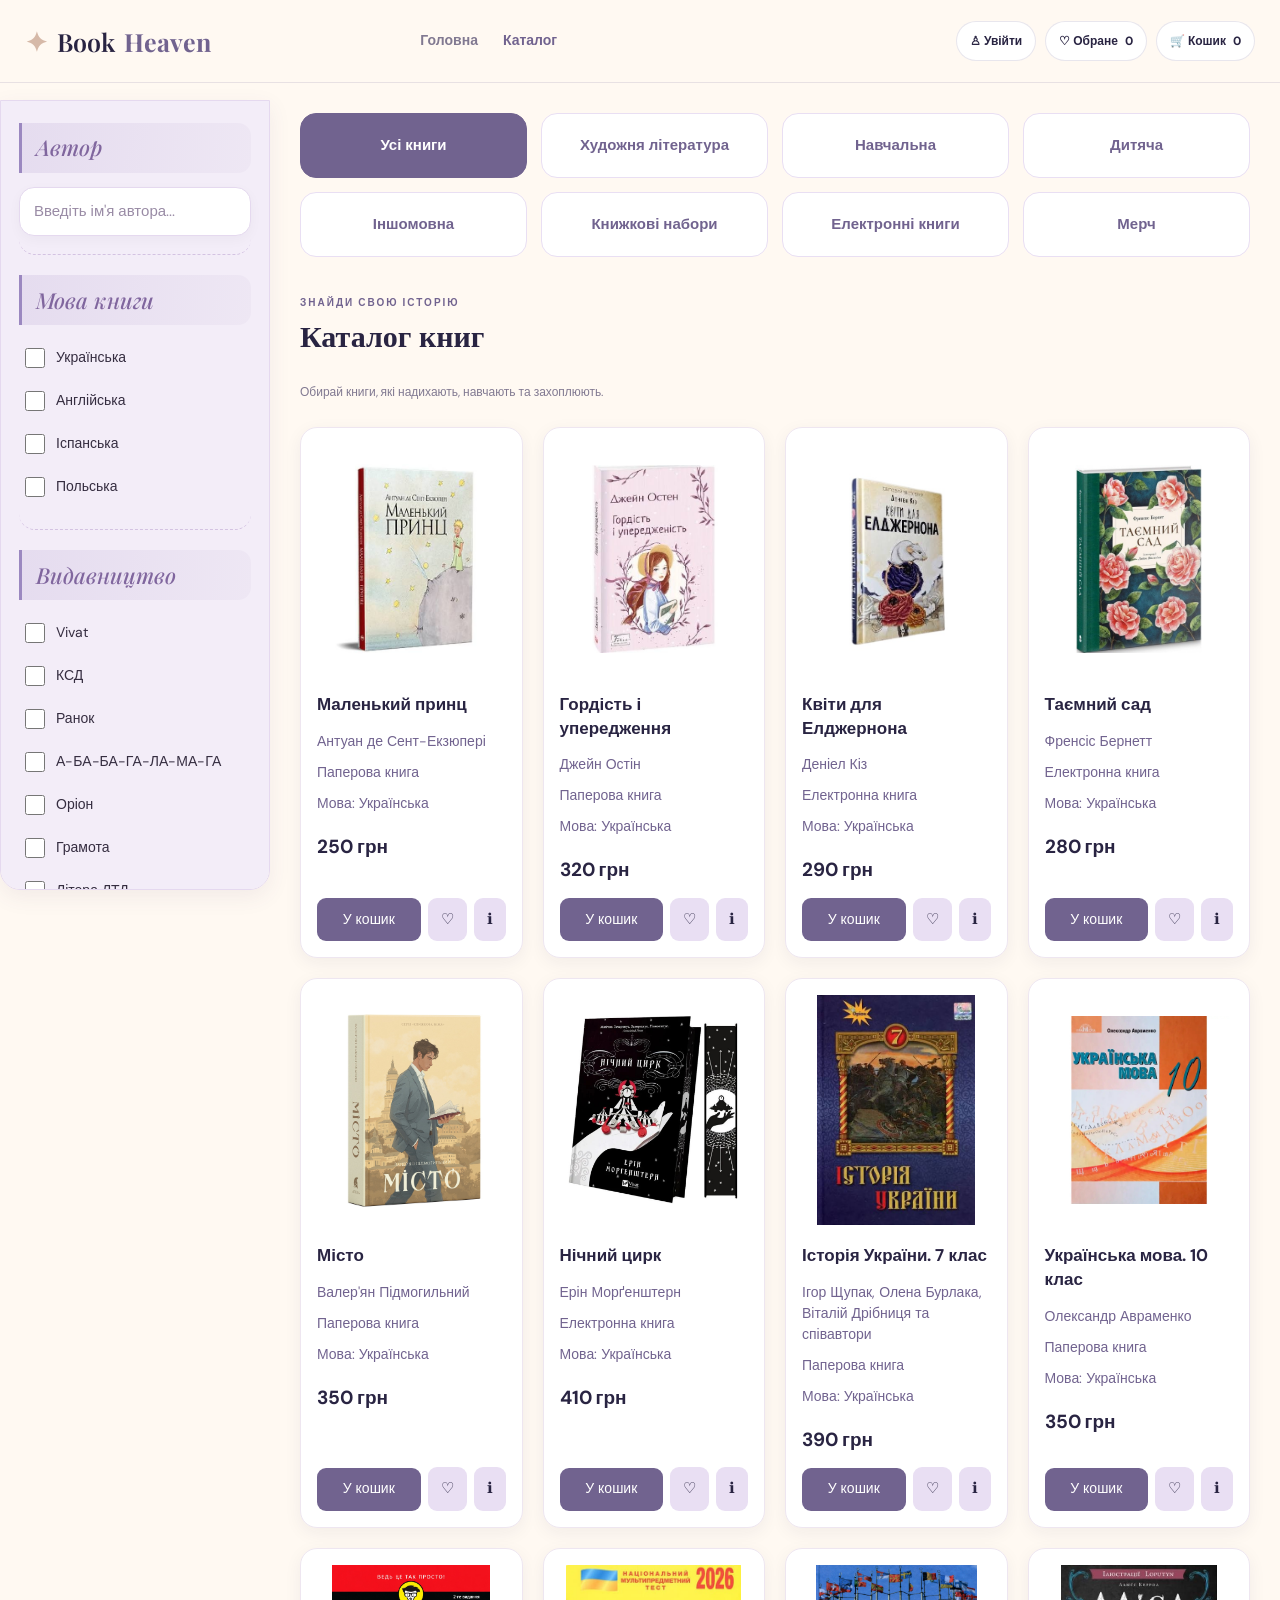
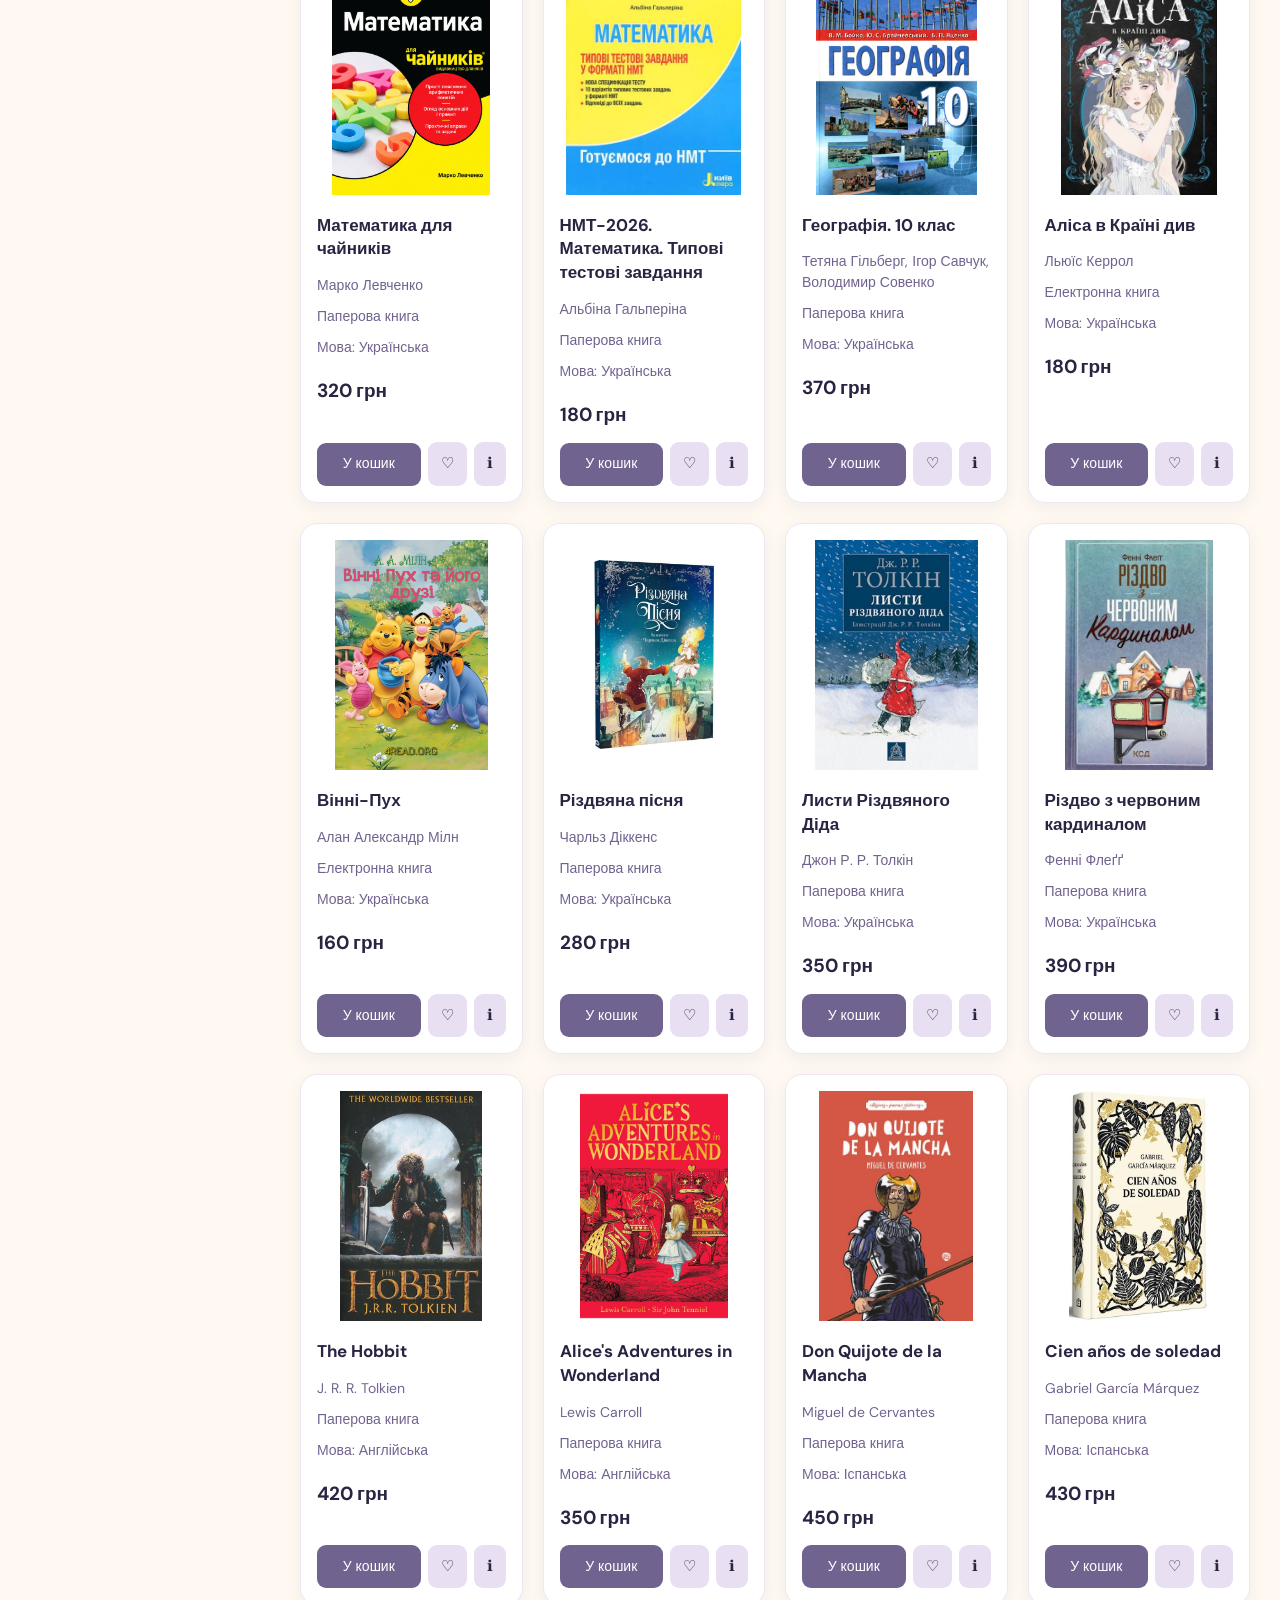
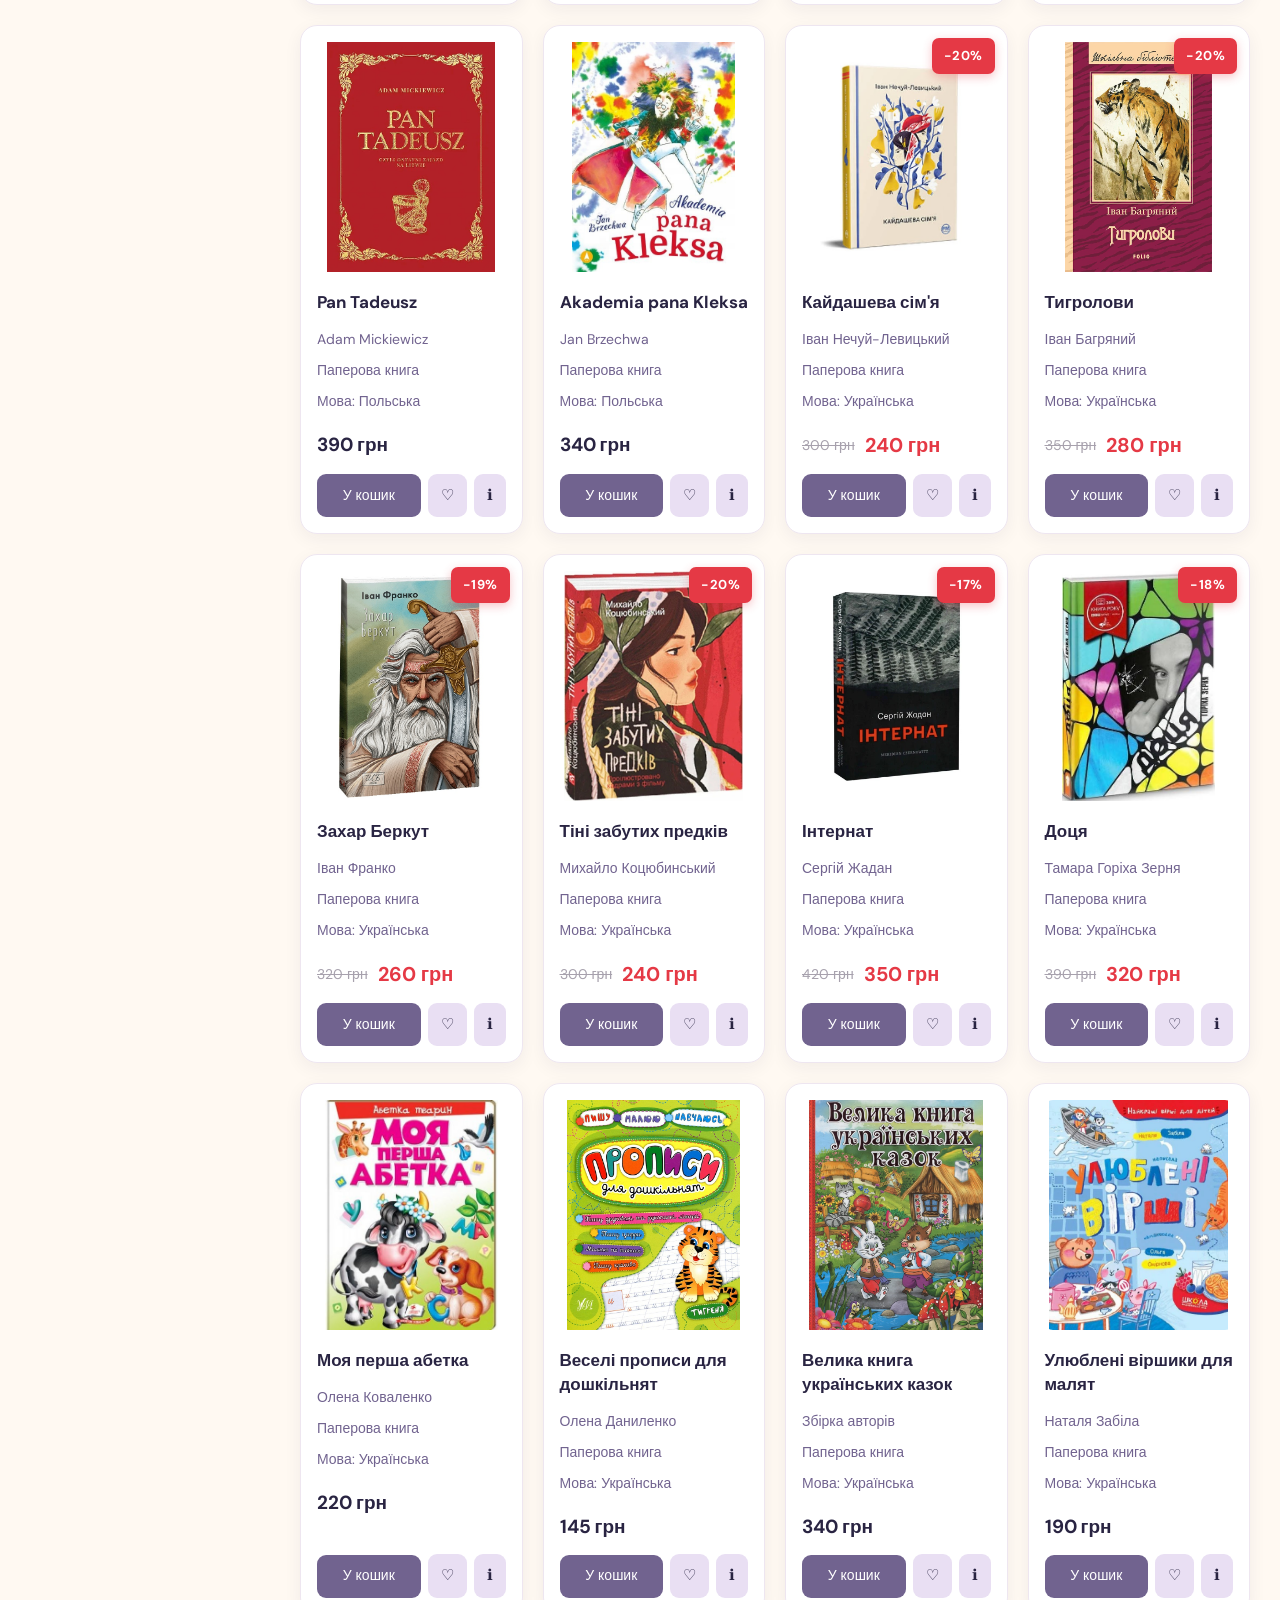
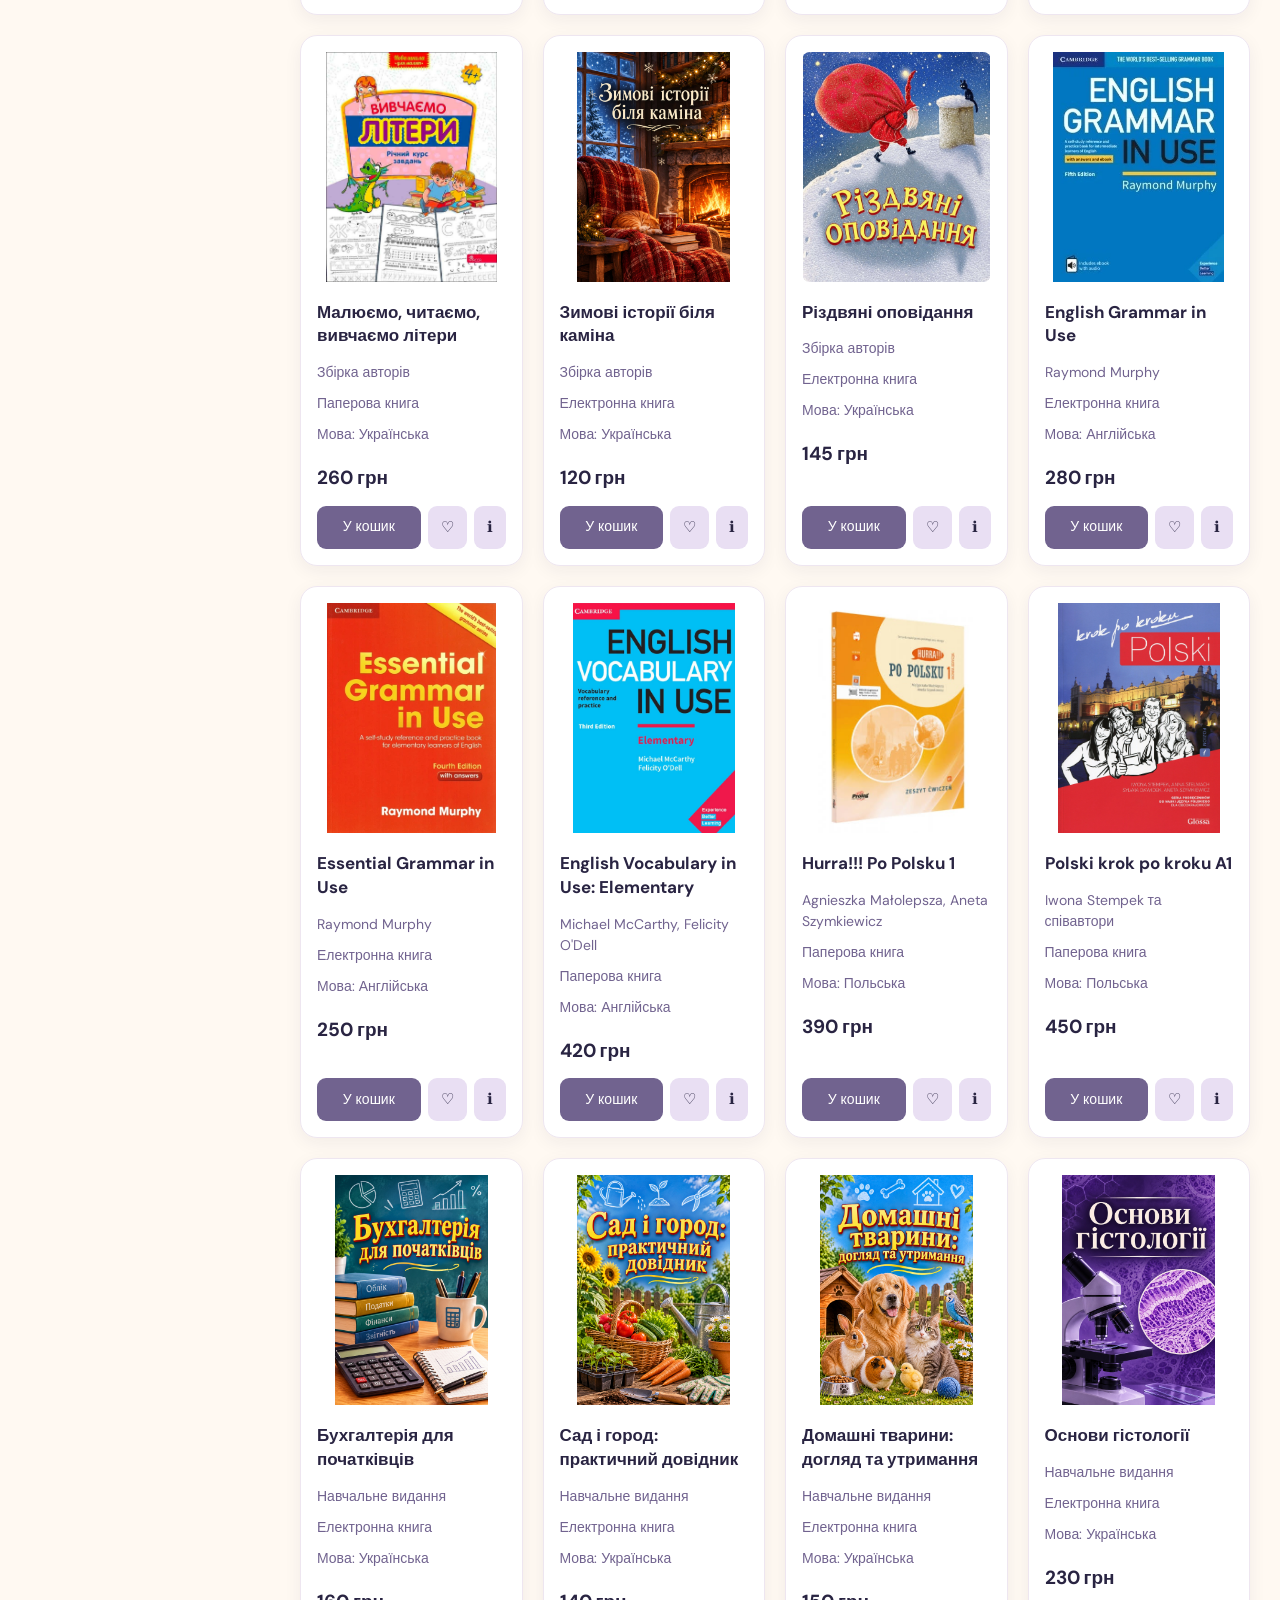
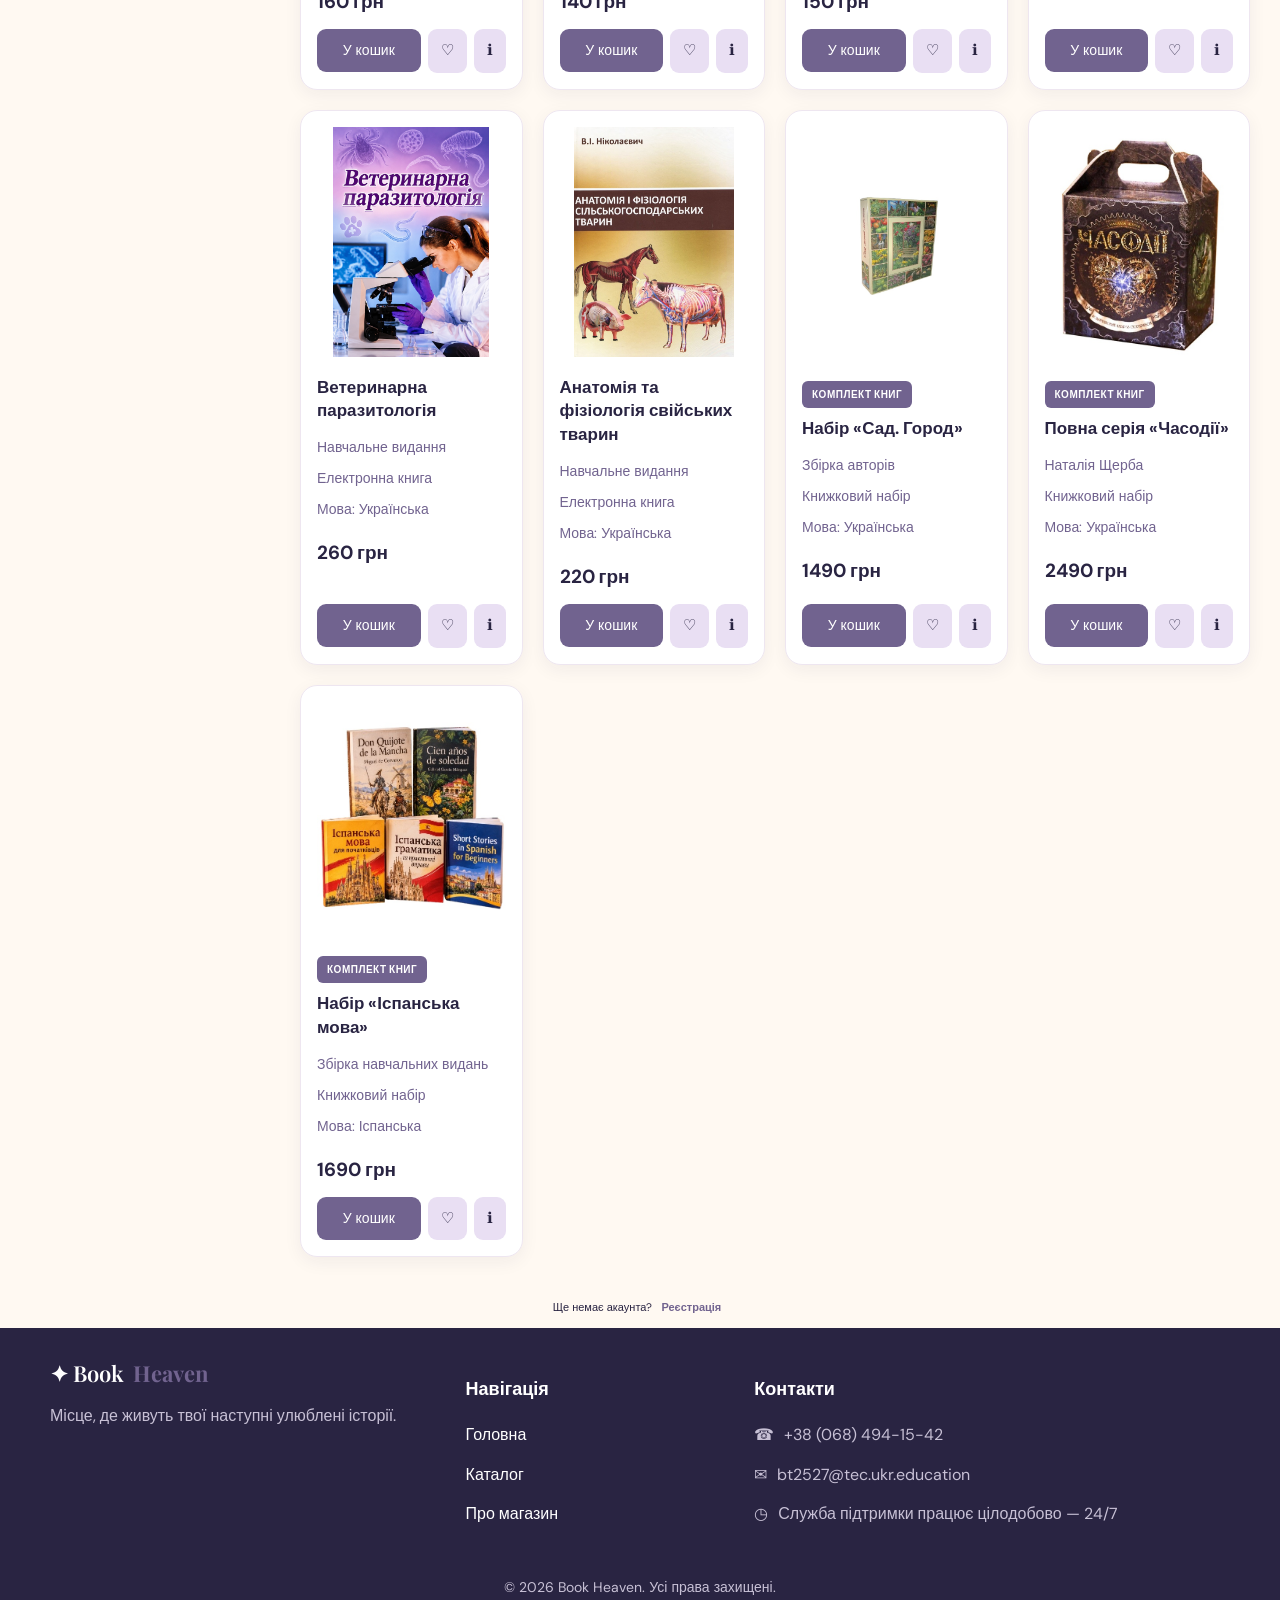
==== commit 6374d2f5: "Update catalog.html" ====
--- a/catalog.html
+++ b/catalog.html
@@ -40,7 +40,6 @@
                 </button>
 
             </div>
-
         </div>
     </header>
 
@@ -48,21 +47,6 @@
     <main class="catalog-layout">
 
         <aside class="filters">
-
-            <section class="filter-section">
-                <span class="filter-title">Формат книги</span>
-
-                <label class="filter-option">
-                    <input type="checkbox" class="format-filter" value="paper">
-                    Паперова книга
-                </label>
-
-                <label class="filter-option">
-                    <input type="checkbox" class="format-filter" value="ebook">
-                    Електронна книга
-                </label>
-            </section>
-
 
             <section class="filter-section">
                 <span class="filter-title">Автор</span>
@@ -170,7 +154,6 @@
             </section>
 
 
-            <!-- КНОПКА СКИДАННЯ ФІЛЬТРІВ -->
             <button type="button" id="reset-filters" class="reset-filters-button">
                 ↻ Скинути фільтри
             </button>
@@ -205,6 +188,10 @@
 
                 <button class="category-tab" data-category="sets">
                     Книжкові набори
+                </button>
+
+                <button class="category-tab" data-category="ebook">
+                    Електронні книги
                 </button>
 
                 <button class="category-tab" data-category="merch">
@@ -228,33 +215,27 @@
     </main>
 
 
-    
-
-
-            <form id="register-form" onsubmit="registerUser(event)" hidden>
-
-                <label for="register-name">Ім'я</label>
-                <input id="register-name" type="text" required>
-
-                <label for="register-email">Електронна пошта</label>
-                <input id="register-email" type="email" required>
-
-                <label for="register-password">Пароль</label>
-                <input id="register-password" type="password" required>
-
-                <button type="submit" class="primary-button">
-                    Зареєструватися
-                </button>
-
-            </form>
-
-            <p class="form-switch">
-                Ще немає акаунта?
-                <button type="button" onclick="showRegister()">Реєстрація</button>
-            </p>
-
-        </div>
-    </div>
+    <form id="register-form" onsubmit="registerUser(event)" hidden>
+
+        <label for="register-name">Ім'я</label>
+        <input id="register-name" type="text" required>
+
+        <label for="register-email">Електронна пошта</label>
+        <input id="register-email" type="email" required>
+
+        <label for="register-password">Пароль</label>
+        <input id="register-password" type="password" required>
+
+        <button type="submit" class="primary-button">
+            Зареєструватися
+        </button>
+
+    </form>
+
+    <p class="form-switch">
+        Ще немає акаунта?
+        <button type="button" onclick="showRegister()">Реєстрація</button>
+    </p>
 
 
     <div id="site-footer"></div>
